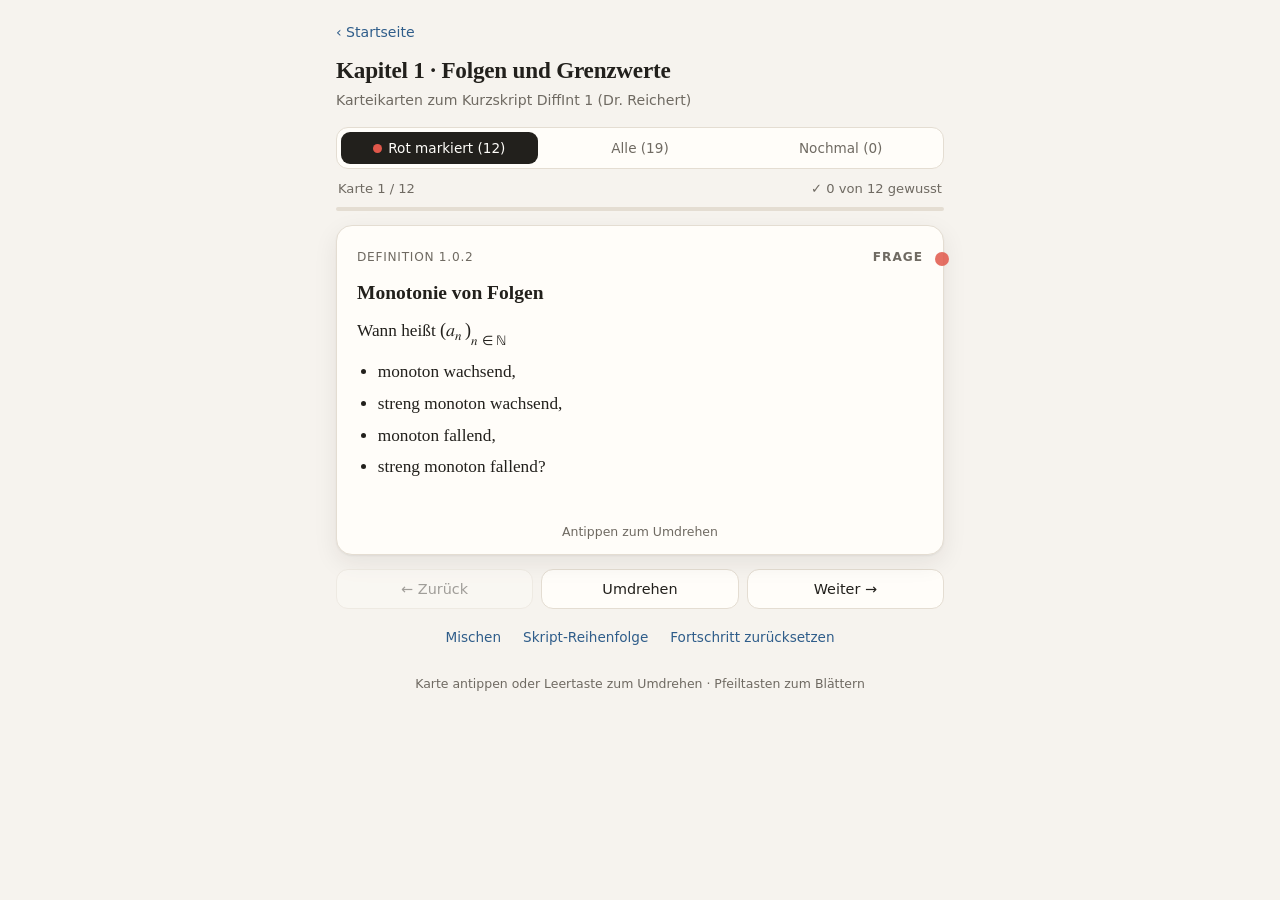
==== diff1.html @ b11d4783 "Startseite mit Kacheln (Diff1, Querschnitt, Psycho2); Karten nach diff1.html Co-Authored-By: Claude " ====
<!DOCTYPE html>
<html lang="de">
<head>
<meta charset="utf-8">
<meta name="viewport" content="width=device-width, initial-scale=1, viewport-fit=cover">
<title>Karteikarten – DiffInt 1, Kapitel 1</title>
<meta name="theme-color" content="#f6f3ee" media="(prefers-color-scheme: light)">
<meta name="theme-color" content="#1b1a18" media="(prefers-color-scheme: dark)">
<meta name="apple-mobile-web-app-capable" content="yes">
<meta name="mobile-web-app-capable" content="yes">
<meta name="apple-mobile-web-app-status-bar-style" content="default">
<meta name="apple-mobile-web-app-title" content="Karteikarten">
<link rel="manifest" href="manifest.webmanifest">
<link rel="apple-touch-icon" href="apple-touch-icon.png">
<link rel="icon" type="image/png" href="icon-192.png">
<style>
  :root {
    --bg: #f6f3ee;
    --paper: #fffdf9;
    --ink: #22201c;
    --muted: #6f6a62;
    --line: #e4ddd2;
    --red: #e0574a;
    --red-soft: #f7c9c3;
    --green: #3e8e6e;
    --green-soft: #d6ebe1;
    --accent: #2f5d8a;
    --shadow: 0 1px 2px rgba(0,0,0,.05), 0 8px 24px rgba(40,30,20,.08);
  }
  @media (prefers-color-scheme: dark) {
    :root {
      --bg: #1b1a18;
      --paper: #262421;
      --ink: #ece7df;
      --muted: #a59e93;
      --line: #3a3732;
      --red: #ee7466;
      --red-soft: #4a2622;
      --green: #6cc49f;
      --green-soft: #213a30;
      --accent: #8fb6dc;
      --shadow: 0 1px 2px rgba(0,0,0,.3), 0 8px 24px rgba(0,0,0,.35);
    }
  }
  * { box-sizing: border-box; }
  html, body { margin: 0; }
  body {
    background: var(--bg);
    color: var(--ink);
    font-family: Inter, system-ui, sans-serif;
    font-size: 15px;
    line-height: 1.5;
    min-height: 100vh;
  }
  .wrap { max-width: 640px; margin: 0 auto; padding: 18px 16px 40px; padding-top: max(18px, env(safe-area-inset-top)); }
  .back {
    display: inline-block; color: var(--accent); text-decoration: none;
    font-weight: 500; font-size: .88rem; padding: 4px 0 10px;
  }
  header h1 {
    font-family: "Source Serif 4", Georgia, serif;
    font-weight: 600;
    font-size: 1.45rem;
    margin: 0 0 2px;
    letter-spacing: -.01em;
  }
  header p { margin: 0; color: var(--muted); font-size: .88rem; }

  .seg {
    display: flex; gap: 4px; margin: 16px 0 10px;
    background: var(--paper); border: 1px solid var(--line);
    border-radius: 12px; padding: 4px;
  }
  .seg button {
    flex: 1; border: 0; background: transparent; color: var(--muted);
    font: 500 .85rem Inter, system-ui, sans-serif;
    padding: 8px 6px; border-radius: 9px; cursor: pointer;
    display: inline-flex; align-items: center; justify-content: center; gap: 6px;
  }
  .seg button.on { background: var(--ink); color: var(--paper); }
  .dot { width: 9px; height: 9px; border-radius: 50%; background: var(--red); display: inline-block; flex: none; }

  .status {
    display: flex; justify-content: space-between; align-items: center;
    color: var(--muted); font-size: .82rem; margin: 6px 2px 8px;
  }
  .bar { height: 4px; background: var(--line); border-radius: 4px; overflow: hidden; margin-bottom: 14px; }
  .bar > div { height: 100%; background: var(--accent); width: 0; transition: width .25s; }

  .card {
    position: relative;
    background: var(--paper);
    border: 1px solid var(--line);
    border-radius: 16px;
    box-shadow: var(--shadow);
    min-height: 330px;
    padding: 22px 20px 20px;
    cursor: pointer;
    user-select: none;
    -webkit-tap-highlight-color: transparent;
    transition: transform .18s ease;
  }
  .card:active { transform: scale(.995); }
  .card .meta {
    display: flex; align-items: center; gap: 8px;
    font-size: .76rem; text-transform: uppercase; letter-spacing: .06em;
    color: var(--muted); margin-bottom: 14px;
  }
  .card .side-label {
    margin-left: auto; font-weight: 600; letter-spacing: .08em;
  }
  .card.back .side-label { color: var(--green); }
  .card .reddot {
    position: absolute; right: -6px; top: 26px; width: 14px; height: 14px;
    border-radius: 50%; background: var(--red); opacity: .85;
  }
  .face { font-family: "Source Serif 4", Georgia, serif; font-size: 1.08rem; }
  .face p { margin: 0 0 .7em; }
  .face ul, .face ol { margin: 0 0 .7em; padding-left: 1.2em; }
  .face li { margin-bottom: .35em; }
  .face .q-title { font-size: 1.22rem; font-weight: 600; line-height: 1.35; margin-bottom: .6em; }
  .face .dm { overflow-x: auto; overflow-y: hidden; padding: 2px 0; margin: .5em 0; }
  .face math { font-family: "STIX Two Math", "Cambria Math", "Latin Modern Math", math, serif; font-size: 1.05em; }
  .face math[display="block"] { display: block math; }
  .tip {
    font-family: Inter, system-ui, sans-serif; font-size: .86rem;
    background: var(--green-soft); border-radius: 10px; padding: 9px 12px; margin-top: 10px;
  }
  .tip b { font-weight: 600; }
  .warn { background: var(--red-soft); }
  .hint-tap {
    position: absolute; bottom: 12px; left: 0; right: 0; text-align: center;
    color: var(--muted); font-size: .78rem;
  }
  .card.back .hint-tap { display: none; }
  .card.front { padding-bottom: 44px; }

  .controls { display: flex; gap: 8px; margin-top: 14px; }
  .controls button, .rate button {
    flex: 1; border: 1px solid var(--line); background: var(--paper); color: var(--ink);
    font: 500 .9rem Inter, system-ui, sans-serif; padding: 11px 8px; border-radius: 12px; cursor: pointer;
  }
  .controls button:disabled { opacity: .4; cursor: default; }
  .rate { display: none; gap: 8px; margin-top: 10px; }
  .rate.show { display: flex; }
  .rate .again { border-color: var(--red); color: var(--red); }
  .rate .known { border-color: var(--green); color: var(--green); }
  .tools { display: flex; gap: 14px; justify-content: center; margin-top: 16px; }
  .tools button {
    border: 0; background: none; color: var(--accent); cursor: pointer;
    font: 500 .85rem Inter, system-ui, sans-serif; padding: 4px;
  }
  .empty {
    text-align: center; color: var(--muted); padding: 60px 20px;
    font-family: "Source Serif 4", Georgia, serif; font-size: 1.05rem;
  }
  .loading .face { visibility: hidden; }
  footer { margin-top: 26px; color: var(--muted); font-size: .78rem; text-align: center; }
  #data { display: none; }
</style>
</head>
<body>
<div class="wrap">
  <a class="back" href="./">‹ Startseite</a>
  <header>
    <h1>Kapitel 1 · Folgen und Grenzwerte</h1>
    <p>Karteikarten zum Kurzskript DiffInt 1 (Dr. Reichert)</p>
  </header>

  <div class="seg" id="seg">
    <button data-f="red" class="on"><span class="dot"></span>Rot markiert</button>
    <button data-f="all">Alle</button>
    <button data-f="again">Nochmal</button>
  </div>

  <div class="status"><span id="count"></span><span id="score"></span></div>
  <div class="bar"><div id="prog"></div></div>

  <div id="stage"></div>

  <div class="rate" id="rate">
    <button class="again" id="btnAgain">✗ Nochmal</button>
    <button class="known" id="btnKnown">✓ Gewusst</button>
  </div>
  <div class="controls">
    <button id="btnPrev">← Zurück</button>
    <button id="btnFlip">Umdrehen</button>
    <button id="btnNext">Weiter →</button>
  </div>
  <div class="tools">
    <button id="btnShuffle">Mischen</button>
    <button id="btnOrder">Skript-Reihenfolge</button>
    <button id="btnReset">Fortschritt zurücksetzen</button>
  </div>
  <footer>Karte antippen oder Leertaste zum Umdrehen · Pfeiltasten zum Blättern</footer>
</div>

<!-- ================= KARTEN ================= -->
<div id="data">

  <!-- ---------- nicht rot markiert ---------- -->
  <div class="c" data-red="0" data-src="Bemerkung 1.0.1">
    <div class="q"><div class="q-title"><math display="inline" xmlns="http://www.w3.org/1998/Math/MathML"><semantics><mrow><mo stretchy="true" form="prefix">(</mo><mi>ℝ</mi><mo>,</mo><mo>+</mo><mo>,</mo><mo>⋅</mo><mo>,</mo><mo>&lt;</mo><mo stretchy="true" form="postfix">)</mo></mrow><annotation encoding="application/x-tex">(\mathbb R,+,\cdot,&lt;)</annotation></semantics></math> ist ein … ?</div><p>Nenne die vier Eigenschaften, die darin stecken.</p></div>
    <div class="a">
      <p><math display="inline" xmlns="http://www.w3.org/1998/Math/MathML"><semantics><mrow><mo stretchy="true" form="prefix">(</mo><mi>ℝ</mi><mo>,</mo><mo>+</mo><mo>,</mo><mo>⋅</mo><mo>,</mo><mo>&lt;</mo><mo stretchy="true" form="postfix">)</mo></mrow><annotation encoding="application/x-tex">(\mathbb R,+,\cdot,&lt;)</annotation></semantics></math> ist ein <b>vollständiger, archimedisch angeordneter Körper</b>:</p>
      <ol>
        <li><math display="inline" xmlns="http://www.w3.org/1998/Math/MathML"><semantics><mrow><mo stretchy="true" form="prefix">(</mo><mi>ℝ</mi><mo>,</mo><mo>+</mo><mo>,</mo><mo>⋅</mo><mo stretchy="true" form="postfix">)</mo></mrow><annotation encoding="application/x-tex">(\mathbb R,+,\cdot)</annotation></semantics></math> ist ein <b>Körper</b> (Nullelement 0, Einselement 1)</li>
        <li>er ist <b>angeordnet</b></li>
        <li>er erfüllt das <b>Archimedische Axiom</b></li>
        <li>er ist <b>vollständig</b></li>
      </ol>
      <div class="tip"><b>Körper</b> heißt: <math display="inline" xmlns="http://www.w3.org/1998/Math/MathML"><semantics><mrow><mo stretchy="true" form="prefix">(</mo><mi>ℝ</mi><mo>,</mo><mo>+</mo><mo stretchy="true" form="postfix">)</mo></mrow><annotation encoding="application/x-tex">(\mathbb R,+)</annotation></semantics></math> und <math display="inline" xmlns="http://www.w3.org/1998/Math/MathML"><semantics><mrow><mo stretchy="true" form="prefix">(</mo><mi>ℝ</mi><mo>\</mo><mo stretchy="false" form="prefix">{</mo><mn>0</mn><mo stretchy="false" form="postfix">}</mo><mo>,</mo><mo>⋅</mo><mo stretchy="true" form="postfix">)</mo></mrow><annotation encoding="application/x-tex">(\mathbb R\setminus\{0\},\cdot)</annotation></semantics></math> sind kommutative Gruppen, und es gelten die Distributivgesetze.</div>
    </div>
  </div>

  <div class="c" data-red="0" data-src="Bemerkung 1.0.1 (3)">
    <div class="q"><div class="q-title">Wie lautet das Archimedische Axiom?</div></div>
    <div class="a">
      <div class="dm"><math display="block" xmlns="http://www.w3.org/1998/Math/MathML"><semantics><mrow><mo>∀</mo><mi>x</mi><mo>,</mo><mi>y</mi><mo>∈</mo><msup><mi>ℝ</mi><mo>+</mo></msup><mspace width="0.222em"></mspace><mo>∃</mo><mi>n</mi><mo>∈</mo><mi>ℕ</mi><mo>:</mo><mspace width="1.0em"></mspace><mi>n</mi><mo>⋅</mo><mi>x</mi><mo>&gt;</mo><mi>y</mi><mi>.</mi></mrow><annotation encoding="application/x-tex">\forall x,y\in\mathbb R^+\ \exists n\in\mathbb N:\quad n\cdot x&gt;y.</annotation></semantics></math></div>
      <div class="tip"><b>Anschaulich:</b> Egal wie klein <math display="inline" xmlns="http://www.w3.org/1998/Math/MathML"><semantics><mi>x</mi><annotation encoding="application/x-tex">x</annotation></semantics></math> und wie groß <math display="inline" xmlns="http://www.w3.org/1998/Math/MathML"><semantics><mi>y</mi><annotation encoding="application/x-tex">y</annotation></semantics></math> ist – oft genug <math display="inline" xmlns="http://www.w3.org/1998/Math/MathML"><semantics><mi>x</mi><annotation encoding="application/x-tex">x</annotation></semantics></math> aufaddiert, überholt man <math display="inline" xmlns="http://www.w3.org/1998/Math/MathML"><semantics><mi>y</mi><annotation encoding="application/x-tex">y</annotation></semantics></math>. Folgerung: Zu jedem <math display="inline" xmlns="http://www.w3.org/1998/Math/MathML"><semantics><mrow><mi>ε</mi><mo>&gt;</mo><mn>0</mn></mrow><annotation encoding="application/x-tex">\varepsilon&gt;0</annotation></semantics></math> gibt es <math display="inline" xmlns="http://www.w3.org/1998/Math/MathML"><semantics><mi>n</mi><annotation encoding="application/x-tex">n</annotation></semantics></math> mit <math display="inline" xmlns="http://www.w3.org/1998/Math/MathML"><semantics><mrow><mfrac displaystyle="false"><mn>1</mn><mi>n</mi></mfrac><mo>&lt;</mo><mi>ε</mi></mrow><annotation encoding="application/x-tex">\tfrac1n&lt;\varepsilon</annotation></semantics></math> – das brauchst du ständig bei Grenzwertbeweisen!</div>
    </div>
  </div>

  <div class="c" data-red="0" data-src="Bemerkung 1.0.1 (4)">
    <div class="q"><div class="q-title">Was bedeutet „<math display="inline" xmlns="http://www.w3.org/1998/Math/MathML"><semantics><mi>ℝ</mi><annotation encoding="application/x-tex">\mathbb R</annotation></semantics></math> ist vollständig“?</div></div>
    <div class="a">
      <ul>
        <li>Jede nichtleere, nach oben beschränkte Teilmenge <math display="inline" xmlns="http://www.w3.org/1998/Math/MathML"><semantics><mrow><mi>M</mi><mo>⊆</mo><mi>ℝ</mi></mrow><annotation encoding="application/x-tex">M\subseteq\mathbb R</annotation></semantics></math> besitzt eine kleinste obere Schranke, das <b>Supremum</b> <math display="inline" xmlns="http://www.w3.org/1998/Math/MathML"><semantics><mrow><mo>sup</mo><mi>M</mi><mo>∈</mo><mi>ℝ</mi></mrow><annotation encoding="application/x-tex">\sup M\in\mathbb R</annotation></semantics></math>.</li>
        <li>Jede nichtleere, nach unten beschränkte Teilmenge <math display="inline" xmlns="http://www.w3.org/1998/Math/MathML"><semantics><mrow><mi>M</mi><mo>⊆</mo><mi>ℝ</mi></mrow><annotation encoding="application/x-tex">M\subseteq\mathbb R</annotation></semantics></math> besitzt eine größte untere Schranke, das <b>Infimum</b> <math display="inline" xmlns="http://www.w3.org/1998/Math/MathML"><semantics><mrow><mo>inf</mo><mi>M</mi><mo>∈</mo><mi>ℝ</mi></mrow><annotation encoding="application/x-tex">\inf M\in\mathbb R</annotation></semantics></math>.</li>
      </ul>
      <div class="tip"><b>Gegenbeispiel:</b> In <math display="inline" xmlns="http://www.w3.org/1998/Math/MathML"><semantics><mi>ℚ</mi><annotation encoding="application/x-tex">\mathbb Q</annotation></semantics></math> hat <math display="inline" xmlns="http://www.w3.org/1998/Math/MathML"><semantics><mrow><mo stretchy="false" form="prefix">{</mo><mi>q</mi><mo>∈</mo><mi>ℚ</mi><mo>:</mo><msup><mi>q</mi><mn>2</mn></msup><mo>&lt;</mo><mn>2</mn><mo stretchy="false" form="postfix">}</mo></mrow><annotation encoding="application/x-tex">\{q\in\mathbb Q: q^2&lt;2\}</annotation></semantics></math> kein Supremum – <math display="inline" xmlns="http://www.w3.org/1998/Math/MathML"><semantics><mi>ℚ</mi><annotation encoding="application/x-tex">\mathbb Q</annotation></semantics></math> ist nicht vollständig.</div>
    </div>
  </div>

  <div class="c" data-red="0" data-src="Definition 1.0.1 · Bem. 1.0.2">
    <div class="q"><div class="q-title">Was ist eine Folge reeller Zahlen?</div><p>Wie heißen <math display="inline" xmlns="http://www.w3.org/1998/Math/MathML"><semantics><msub><mi>a</mi><mi>n</mi></msub><annotation encoding="application/x-tex">a_n</annotation></semantics></math> und <math display="inline" xmlns="http://www.w3.org/1998/Math/MathML"><semantics><mi>n</mi><annotation encoding="application/x-tex">n</annotation></semantics></math>, und welche Schreibweisen gibt es?</p></div>
    <div class="a">
      <p>Eine <b>Abbildung</b> <math display="inline" xmlns="http://www.w3.org/1998/Math/MathML"><semantics><mrow><mi>f</mi><mo>:</mo><mi>ℕ</mi><mo>→</mo><mi>ℝ</mi></mrow><annotation encoding="application/x-tex">f:\mathbb N\to\mathbb R</annotation></semantics></math>. Für <math display="inline" xmlns="http://www.w3.org/1998/Math/MathML"><semantics><mrow><mi>n</mi><mo>∈</mo><mi>ℕ</mi></mrow><annotation encoding="application/x-tex">n\in\mathbb N</annotation></semantics></math> heißt <math display="inline" xmlns="http://www.w3.org/1998/Math/MathML"><semantics><mrow><msub><mi>a</mi><mi>n</mi></msub><mo>=</mo><mi>f</mi><mrow><mo stretchy="true" form="prefix">(</mo><mi>n</mi><mo stretchy="true" form="postfix">)</mo></mrow></mrow><annotation encoding="application/x-tex">a_n=f(n)</annotation></semantics></math> das <b><math display="inline" xmlns="http://www.w3.org/1998/Math/MathML"><semantics><mi>n</mi><annotation encoding="application/x-tex">n</annotation></semantics></math>-te Folgeglied</b>, <math display="inline" xmlns="http://www.w3.org/1998/Math/MathML"><semantics><mi>n</mi><annotation encoding="application/x-tex">n</annotation></semantics></math> der <b>Index</b>.</p>
      <p>Schreibweisen: <math display="inline" xmlns="http://www.w3.org/1998/Math/MathML"><semantics><mrow><mo stretchy="true" form="prefix">(</mo><msub><mi>a</mi><mn>1</mn></msub><mo>,</mo><msub><mi>a</mi><mn>2</mn></msub><mo>,</mo><msub><mi>a</mi><mn>3</mn></msub><mo>,</mo><mi>…</mi><mo stretchy="true" form="postfix">)</mo></mrow><annotation encoding="application/x-tex">(a_1,a_2,a_3,\dots)</annotation></semantics></math>, <math display="inline" xmlns="http://www.w3.org/1998/Math/MathML"><semantics><msub><mrow><mo stretchy="true" form="prefix">(</mo><msub><mi>a</mi><mi>n</mi></msub><mo stretchy="true" form="postfix">)</mo></mrow><mrow><mi>n</mi><mo>∈</mo><mi>ℕ</mi></mrow></msub><annotation encoding="application/x-tex">(a_n)_{n\in\mathbb N}</annotation></semantics></math> oder <math display="inline" xmlns="http://www.w3.org/1998/Math/MathML"><semantics><mrow><mo stretchy="true" form="prefix">(</mo><msub><mi>a</mi><mi>n</mi></msub><mo stretchy="true" form="postfix">)</mo></mrow><annotation encoding="application/x-tex">(a_n)</annotation></semantics></math>.</p>
      <div class="tip"><b>Erweiterung:</b> Als Indexmenge ist auch <math display="inline" xmlns="http://www.w3.org/1998/Math/MathML"><semantics><mrow><msub><mi>I</mi><mi>m</mi></msub><mo>=</mo><mo stretchy="false" form="prefix">{</mo><mi>n</mi><mo>∈</mo><mi>ℤ</mi><mo>:</mo><mi>n</mi><mo>≥</mo><mi>m</mi><mo stretchy="false" form="postfix">}</mo></mrow><annotation encoding="application/x-tex">I_m=\{n\in\mathbb Z: n\ge m\}</annotation></semantics></math> erlaubt, dann schreibt man <math display="inline" xmlns="http://www.w3.org/1998/Math/MathML"><semantics><msub><mrow><mo stretchy="true" form="prefix">(</mo><msub><mi>a</mi><mi>n</mi></msub><mo stretchy="true" form="postfix">)</mo></mrow><mrow><mi>n</mi><mo>≥</mo><mi>m</mi></mrow></msub><annotation encoding="application/x-tex">(a_n)_{n\ge m}</annotation></semantics></math>.</div>
    </div>
  </div>

  <!-- ---------- rot markiert ---------- -->
  <div class="c" data-red="1" data-src="Definition 1.0.2">
    <div class="q"><div class="q-title">Monotonie von Folgen</div><p>Wann heißt <math display="inline" xmlns="http://www.w3.org/1998/Math/MathML"><semantics><msub><mrow><mo stretchy="true" form="prefix">(</mo><msub><mi>a</mi><mi>n</mi></msub><mo stretchy="true" form="postfix">)</mo></mrow><mrow><mi>n</mi><mo>∈</mo><mi>ℕ</mi></mrow></msub><annotation encoding="application/x-tex">(a_n)_{n\in\mathbb N}</annotation></semantics></math></p><ul><li>monoton wachsend,</li><li>streng monoton wachsend,</li><li>monoton fallend,</li><li>streng monoton fallend?</li></ul></div>
    <div class="a">
      <ul>
        <li><b>monoton wachsend:</b> <math display="inline" xmlns="http://www.w3.org/1998/Math/MathML"><semantics><mrow><msub><mi>a</mi><mi>n</mi></msub><mo>≤</mo><msub><mi>a</mi><mrow><mi>n</mi><mo>+</mo><mn>1</mn></mrow></msub><mspace width="0.222em"></mspace><mspace width="0.222em"></mspace><mo>∀</mo><mi>n</mi><mo>∈</mo><mi>ℕ</mi></mrow><annotation encoding="application/x-tex">a_n\le a_{n+1}\ \ \forall n\in\mathbb N</annotation></semantics></math></li>
        <li><b>streng monoton wachsend:</b> <math display="inline" xmlns="http://www.w3.org/1998/Math/MathML"><semantics><mrow><msub><mi>a</mi><mi>n</mi></msub><mo>&lt;</mo><msub><mi>a</mi><mrow><mi>n</mi><mo>+</mo><mn>1</mn></mrow></msub><mspace width="0.222em"></mspace><mspace width="0.222em"></mspace><mo>∀</mo><mi>n</mi><mo>∈</mo><mi>ℕ</mi></mrow><annotation encoding="application/x-tex">a_n&lt; a_{n+1}\ \ \forall n\in\mathbb N</annotation></semantics></math></li>
        <li><b>monoton fallend:</b> <math display="inline" xmlns="http://www.w3.org/1998/Math/MathML"><semantics><mrow><msub><mi>a</mi><mi>n</mi></msub><mo>≥</mo><msub><mi>a</mi><mrow><mi>n</mi><mo>+</mo><mn>1</mn></mrow></msub><mspace width="0.222em"></mspace><mspace width="0.222em"></mspace><mo>∀</mo><mi>n</mi><mo>∈</mo><mi>ℕ</mi></mrow><annotation encoding="application/x-tex">a_n\ge a_{n+1}\ \ \forall n\in\mathbb N</annotation></semantics></math></li>
        <li><b>streng monoton fallend:</b> <math display="inline" xmlns="http://www.w3.org/1998/Math/MathML"><semantics><mrow><msub><mi>a</mi><mi>n</mi></msub><mo>&gt;</mo><msub><mi>a</mi><mrow><mi>n</mi><mo>+</mo><mn>1</mn></mrow></msub><mspace width="0.222em"></mspace><mspace width="0.222em"></mspace><mo>∀</mo><mi>n</mi><mo>∈</mo><mi>ℕ</mi></mrow><annotation encoding="application/x-tex">a_n&gt; a_{n+1}\ \ \forall n\in\mathbb N</annotation></semantics></math></li>
      </ul>
      <div class="tip"><b>Nachweis-Tipp:</b> Untersuche <math display="inline" xmlns="http://www.w3.org/1998/Math/MathML"><semantics><mrow><msub><mi>a</mi><mrow><mi>n</mi><mo>+</mo><mn>1</mn></mrow></msub><mo>−</mo><msub><mi>a</mi><mi>n</mi></msub><mo>≥</mo><mn>0</mn></mrow><annotation encoding="application/x-tex">a_{n+1}-a_n\ge 0</annotation></semantics></math> bzw. (bei positiven Gliedern) <math display="inline" xmlns="http://www.w3.org/1998/Math/MathML"><semantics><mrow><mfrac><msub><mi>a</mi><mrow><mi>n</mi><mo>+</mo><mn>1</mn></mrow></msub><msub><mi>a</mi><mi>n</mi></msub></mfrac><mo>≥</mo><mn>1</mn></mrow><annotation encoding="application/x-tex">\frac{a_{n+1}}{a_n}\ge 1</annotation></semantics></math>. Jede streng monotone Folge ist auch monoton.</div>
    </div>
  </div>

  <div class="c" data-red="1" data-src="Definition 1.0.3 · Bem. 1.0.3">
    <div class="q"><div class="q-title">Beschränktheit von Folgen</div><p>Wann heißt <math display="inline" xmlns="http://www.w3.org/1998/Math/MathML"><semantics><mrow><mo stretchy="true" form="prefix">(</mo><msub><mi>a</mi><mi>n</mi></msub><mo stretchy="true" form="postfix">)</mo></mrow><annotation encoding="application/x-tex">(a_n)</annotation></semantics></math> nach oben beschränkt, nach unten beschränkt, beschränkt? Und welche äquivalente Formulierung mit Betrag gibt es?</p></div>
    <div class="a">
      <ul>
        <li><b>nach oben beschränkt:</b> <math display="inline" xmlns="http://www.w3.org/1998/Math/MathML"><semantics><mrow><mo>∃</mo><mi>M</mi><mo>∈</mo><mi>ℝ</mi><mo>:</mo><mspace width="0.222em"></mspace><msub><mi>a</mi><mi>n</mi></msub><mo>≤</mo><mi>M</mi><mspace width="0.222em"></mspace><mspace width="0.222em"></mspace><mo>∀</mo><mi>n</mi></mrow><annotation encoding="application/x-tex">\exists M\in\mathbb R:\ a_n\le M\ \ \forall n</annotation></semantics></math> (obere Schranke)</li>
        <li><b>nach unten beschränkt:</b> <math display="inline" xmlns="http://www.w3.org/1998/Math/MathML"><semantics><mrow><mo>∃</mo><mi>L</mi><mo>∈</mo><mi>ℝ</mi><mo>:</mo><mspace width="0.222em"></mspace><msub><mi>a</mi><mi>n</mi></msub><mo>≥</mo><mi>L</mi><mspace width="0.222em"></mspace><mspace width="0.222em"></mspace><mo>∀</mo><mi>n</mi></mrow><annotation encoding="application/x-tex">\exists L\in\mathbb R:\ a_n\ge L\ \ \forall n</annotation></semantics></math> (untere Schranke)</li>
        <li><b>beschränkt:</b> nach oben <i>und</i> nach unten beschränkt</li>
      </ul>
      <p>Äquivalent: <math display="inline" xmlns="http://www.w3.org/1998/Math/MathML"><semantics><mrow><mo stretchy="true" form="prefix">(</mo><msub><mi>a</mi><mi>n</mi></msub><mo stretchy="true" form="postfix">)</mo></mrow><annotation encoding="application/x-tex">(a_n)</annotation></semantics></math> beschränkt <math display="inline" xmlns="http://www.w3.org/1998/Math/MathML"><semantics><mrow><mo>⇔</mo><mo>∃</mo><mi>N</mi><mo>∈</mo><msubsup><mi>ℝ</mi><mn>0</mn><mo>+</mo></msubsup><mo>:</mo><mspace width="0.222em"></mspace><mrow><mo stretchy="true" form="prefix">|</mo><msub><mi>a</mi><mi>n</mi></msub><mo stretchy="true" form="postfix">|</mo></mrow><mo>≤</mo><mi>N</mi><mspace width="0.222em"></mspace><mspace width="0.222em"></mspace><mo>∀</mo><mi>n</mi><mi>.</mi></mrow><annotation encoding="application/x-tex">\iff \exists N\in\mathbb R_0^+:\ |a_n|\le N\ \ \forall n.</annotation></semantics></math></p>
      <div class="tip">Man kann <math display="inline" xmlns="http://www.w3.org/1998/Math/MathML"><semantics><mrow><mi>N</mi><mo>=</mo><mo>max</mo><mo stretchy="false" form="prefix">{</mo><mrow><mo stretchy="true" form="prefix">|</mo><mi>M</mi><mo stretchy="true" form="postfix">|</mo></mrow><mo>,</mo><mrow><mo stretchy="true" form="prefix">|</mo><mi>L</mi><mo stretchy="true" form="postfix">|</mo></mrow><mo stretchy="false" form="postfix">}</mo></mrow><annotation encoding="application/x-tex">N=\max\{|M|,|L|\}</annotation></semantics></math> wählen.</div>
    </div>
  </div>

  <div class="c" data-red="0" data-src="Bemerkung 1.0.4">
    <div class="q"><div class="q-title">Was weißt du sofort über die Beschränktheit einer monotonen Folge?</div></div>
    <div class="a">
      <ul>
        <li>Monoton <b>wachsend</b> ⇒ nach <b>unten</b> beschränkt, denn <math display="inline" xmlns="http://www.w3.org/1998/Math/MathML"><semantics><mrow><msub><mi>a</mi><mi>n</mi></msub><mo>≥</mo><msub><mi>a</mi><mn>1</mn></msub></mrow><annotation encoding="application/x-tex">a_n\ge a_1</annotation></semantics></math>. Untere Schranke <math display="inline" xmlns="http://www.w3.org/1998/Math/MathML"><semantics><mrow><mi>L</mi><mo>=</mo><msub><mi>a</mi><mn>1</mn></msub></mrow><annotation encoding="application/x-tex">L=a_1</annotation></semantics></math>.</li>
        <li>Monoton <b>fallend</b> ⇒ nach <b>oben</b> beschränkt, denn <math display="inline" xmlns="http://www.w3.org/1998/Math/MathML"><semantics><mrow><msub><mi>a</mi><mi>n</mi></msub><mo>≤</mo><msub><mi>a</mi><mn>1</mn></msub></mrow><annotation encoding="application/x-tex">a_n\le a_1</annotation></semantics></math>. Obere Schranke <math display="inline" xmlns="http://www.w3.org/1998/Math/MathML"><semantics><mrow><mi>M</mi><mo>=</mo><msub><mi>a</mi><mn>1</mn></msub></mrow><annotation encoding="application/x-tex">M=a_1</annotation></semantics></math>.</li>
      </ul>
      <div class="tip">Für „beschränkt“ fehlt also jeweils nur noch die andere Seite – praktisch beim Hauptsatz über monotone Folgen.</div>
    </div>
  </div>

  <div class="c" data-red="1" data-src="Definition 1.0.4">
    <div class="q"><div class="q-title">Definiere: <math display="inline" xmlns="http://www.w3.org/1998/Math/MathML"><semantics><mrow><mi>a</mi><mo>∈</mo><mi>ℝ</mi></mrow><annotation encoding="application/x-tex">a\in\mathbb R</annotation></semantics></math> heißt Grenzwert (Limes) der Folge <math display="inline" xmlns="http://www.w3.org/1998/Math/MathML"><semantics><mrow><mo stretchy="true" form="prefix">(</mo><msub><mi>a</mi><mi>n</mi></msub><mo stretchy="true" form="postfix">)</mo></mrow><annotation encoding="application/x-tex">(a_n)</annotation></semantics></math>.</div><p>Bitte mit Quantoren!</p></div>
    <div class="a">
      <div class="dm"><math display="block" xmlns="http://www.w3.org/1998/Math/MathML"><semantics><mrow><mo>∀</mo><mi>ε</mi><mo>&gt;</mo><mn>0</mn><mspace width="0.222em"></mspace><mo>∃</mo><msub><mi>n</mi><mn>0</mn></msub><mo>∈</mo><mi>ℕ</mi><mspace width="0.222em"></mspace><mo>∀</mo><mi>n</mi><mo>≥</mo><msub><mi>n</mi><mn>0</mn></msub><mo>:</mo><mspace width="1.0em"></mspace><mrow><mo stretchy="true" form="prefix">|</mo><msub><mi>a</mi><mi>n</mi></msub><mo>−</mo><mi>a</mi><mo stretchy="true" form="postfix">|</mo></mrow><mo>&lt;</mo><mi>ε</mi><mi>.</mi></mrow><annotation encoding="application/x-tex">\forall\varepsilon&gt;0\ \exists n_0\in\mathbb N\ \forall n\ge n_0:\quad |a_n-a|&lt;\varepsilon.</annotation></semantics></math></div>
      <p>Schreibweise: <math display="inline" xmlns="http://www.w3.org/1998/Math/MathML"><semantics><mrow><msub><mi>a</mi><mi>n</mi></msub><mo>→</mo><mi>a</mi></mrow><annotation encoding="application/x-tex">a_n\to a</annotation></semantics></math> für <math display="inline" xmlns="http://www.w3.org/1998/Math/MathML"><semantics><mrow><mi>n</mi><mo>→</mo><mi>∞</mi></mrow><annotation encoding="application/x-tex">n\to\infty</annotation></semantics></math>, <math display="inline" xmlns="http://www.w3.org/1998/Math/MathML"><semantics><mrow><mspace width="0.278em"></mspace><msub><mi>a</mi><mi>n</mi></msub><mover><mo>→</mo><mrow><mi>n</mi><mo>→</mo><mi>∞</mi></mrow></mover><mi>a</mi></mrow><annotation encoding="application/x-tex">\;a_n\xrightarrow{n\to\infty}a</annotation></semantics></math>, <math display="inline" xmlns="http://www.w3.org/1998/Math/MathML"><semantics><mrow><mspace width="0.278em"></mspace><munder><mo>lim</mo><mrow><mi>n</mi><mo>→</mo><mi>∞</mi></mrow></munder><msub><mi>a</mi><mi>n</mi></msub><mo>=</mo><mi>a</mi></mrow><annotation encoding="application/x-tex">\;\lim\limits_{n\to\infty}a_n=a</annotation></semantics></math>.</p>
      <div class="tip"><b>Anschaulich (Bem. 1.0.5):</b> In jeder <math display="inline" xmlns="http://www.w3.org/1998/Math/MathML"><semantics><mi>ε</mi><annotation encoding="application/x-tex">\varepsilon</annotation></semantics></math>-Umgebung <math display="inline" xmlns="http://www.w3.org/1998/Math/MathML"><semantics><mrow><mo stretchy="false" form="postfix">]</mo><mi>a</mi><mo>−</mo><mi>ε</mi><mo>,</mo><mi>a</mi><mo>+</mo><mi>ε</mi><mo stretchy="false" form="prefix">[</mo></mrow><annotation encoding="application/x-tex">]a-\varepsilon,a+\varepsilon[</annotation></semantics></math> liegen <i>fast alle</i> Folgeglieder – alle bis auf endlich viele. <math display="inline" xmlns="http://www.w3.org/1998/Math/MathML"><semantics><msub><mi>n</mi><mn>0</mn></msub><annotation encoding="application/x-tex">n_0</annotation></semantics></math> darf von <math display="inline" xmlns="http://www.w3.org/1998/Math/MathML"><semantics><mi>ε</mi><annotation encoding="application/x-tex">\varepsilon</annotation></semantics></math> abhängen!</div>
      <div class="tip warn"><b>Achtung Tippfehler im Skript:</b> dort steht „<math display="inline" xmlns="http://www.w3.org/1998/Math/MathML"><semantics><mrow><mo>∃</mo><msub><mi>n</mi><mn>0</mn></msub><mo>∈</mo><mi>n</mi></mrow><annotation encoding="application/x-tex">\exists n_0\in n</annotation></semantics></math>“ und „<math display="inline" xmlns="http://www.w3.org/1998/Math/MathML"><semantics><mrow><mo>lim</mo><msub><mi>a</mi><mi>n</mi></msub><mo>=</mo><mi>n</mi></mrow><annotation encoding="application/x-tex">\lim a_n=n</annotation></semantics></math>“ – gemeint ist <math display="inline" xmlns="http://www.w3.org/1998/Math/MathML"><semantics><mrow><msub><mi>n</mi><mn>0</mn></msub><mo>∈</mo><mi>ℕ</mi></mrow><annotation encoding="application/x-tex">n_0\in\mathbb N</annotation></semantics></math> und <math display="inline" xmlns="http://www.w3.org/1998/Math/MathML"><semantics><mrow><mo>lim</mo><msub><mi>a</mi><mi>n</mi></msub><mo>=</mo><mi>a</mi></mrow><annotation encoding="application/x-tex">\lim a_n=a</annotation></semantics></math>.</div>
    </div>
  </div>

  <div class="c" data-red="0" data-src="Satz 1.0.1">
    <div class="q"><div class="q-title">Kann eine Folge zwei verschiedene Grenzwerte haben?</div><p>Wie geht die Beweisidee?</p></div>
    <div class="a">
      <p><b>Nein – der Grenzwert ist eindeutig.</b></p>
      <div class="tip"><b>Beweisidee:</b> Angenommen <math display="inline" xmlns="http://www.w3.org/1998/Math/MathML"><semantics><mrow><msub><mi>a</mi><mi>n</mi></msub><mo>→</mo><mi>a</mi></mrow><annotation encoding="application/x-tex">a_n\to a</annotation></semantics></math> und <math display="inline" xmlns="http://www.w3.org/1998/Math/MathML"><semantics><mrow><msub><mi>a</mi><mi>n</mi></msub><mo>→</mo><mi>b</mi></mrow><annotation encoding="application/x-tex">a_n\to b</annotation></semantics></math> mit <math display="inline" xmlns="http://www.w3.org/1998/Math/MathML"><semantics><mrow><mi>a</mi><mo>≠</mo><mi>b</mi></mrow><annotation encoding="application/x-tex">a\neq b</annotation></semantics></math>. Wähle <math display="inline" xmlns="http://www.w3.org/1998/Math/MathML"><semantics><mrow><mi>ε</mi><mo>=</mo><mfrac><mrow><mo stretchy="true" form="prefix">|</mo><mi>a</mi><mo>−</mo><mi>b</mi><mo stretchy="true" form="postfix">|</mo></mrow><mn>2</mn></mfrac></mrow><annotation encoding="application/x-tex">\varepsilon=\frac{|a-b|}{2}</annotation></semantics></math>. Dann müssten fast alle <math display="inline" xmlns="http://www.w3.org/1998/Math/MathML"><semantics><msub><mi>a</mi><mi>n</mi></msub><annotation encoding="application/x-tex">a_n</annotation></semantics></math> in beiden (disjunkten!) <math display="inline" xmlns="http://www.w3.org/1998/Math/MathML"><semantics><mi>ε</mi><annotation encoding="application/x-tex">\varepsilon</annotation></semantics></math>-Umgebungen liegen. Widerspruch. Formal: <math display="inline" xmlns="http://www.w3.org/1998/Math/MathML"><semantics><mrow><mrow><mo stretchy="true" form="prefix">|</mo><mi>a</mi><mo>−</mo><mi>b</mi><mo stretchy="true" form="postfix">|</mo></mrow><mo>≤</mo><mrow><mo stretchy="true" form="prefix">|</mo><mi>a</mi><mo>−</mo><msub><mi>a</mi><mi>n</mi></msub><mo stretchy="true" form="postfix">|</mo></mrow><mo>+</mo><mrow><mo stretchy="true" form="prefix">|</mo><msub><mi>a</mi><mi>n</mi></msub><mo>−</mo><mi>b</mi><mo stretchy="true" form="postfix">|</mo></mrow><mo>&lt;</mo><mn>2</mn><mi>ε</mi><mo>=</mo><mrow><mo stretchy="true" form="prefix">|</mo><mi>a</mi><mo>−</mo><mi>b</mi><mo stretchy="true" form="postfix">|</mo></mrow></mrow><annotation encoding="application/x-tex">|a-b|\le|a-a_n|+|a_n-b|&lt;2\varepsilon=|a-b|</annotation></semantics></math>.</div>
    </div>
  </div>

  <div class="c" data-red="1" data-src="Definition 1.0.5">
    <div class="q"><div class="q-title">Wann heißt eine Folge</div><ul><li>konvergent,</li><li>divergent,</li><li>konvergent gegen <math display="inline" xmlns="http://www.w3.org/1998/Math/MathML"><semantics><mi>a</mi><annotation encoding="application/x-tex">a</annotation></semantics></math>,</li><li>Nullfolge?</li></ul></div>
    <div class="a">
      <ul>
        <li><b>konvergent:</b> sie besitzt <i>einen</i> reellen Grenzwert</li>
        <li><b>divergent:</b> sie besitzt <i>keinen</i> reellen Grenzwert</li>
        <li><b>konvergent gegen <math display="inline" xmlns="http://www.w3.org/1998/Math/MathML"><semantics><mi>a</mi><annotation encoding="application/x-tex">a</annotation></semantics></math>:</b> sie besitzt den Grenzwert <math display="inline" xmlns="http://www.w3.org/1998/Math/MathML"><semantics><mrow><mi>a</mi><mo>∈</mo><mi>ℝ</mi></mrow><annotation encoding="application/x-tex">a\in\mathbb R</annotation></semantics></math></li>
        <li><b>Nullfolge:</b> sie konvergiert gegen <math display="inline" xmlns="http://www.w3.org/1998/Math/MathML"><semantics><mn>0</mn><annotation encoding="application/x-tex">0</annotation></semantics></math></li>
      </ul>
      <div class="tip">Auch <math display="inline" xmlns="http://www.w3.org/1998/Math/MathML"><semantics><mrow><msub><mi>a</mi><mi>n</mi></msub><mo>=</mo><mi>n</mi></mrow><annotation encoding="application/x-tex">a_n=n</annotation></semantics></math> (bestimmt divergent gegen <math display="inline" xmlns="http://www.w3.org/1998/Math/MathML"><semantics><mrow><mo>+</mo><mi>∞</mi></mrow><annotation encoding="application/x-tex">+\infty</annotation></semantics></math>) ist <b>divergent</b> – <math display="inline" xmlns="http://www.w3.org/1998/Math/MathML"><semantics><mrow><mo>+</mo><mi>∞</mi></mrow><annotation encoding="application/x-tex">+\infty</annotation></semantics></math> ist kein reeller Grenzwert.</div>
    </div>
  </div>

  <div class="c" data-red="1" data-src="Satz 1.0.2">
    <div class="q"><div class="q-title">Konvergenz und Beschränktheit</div><p>Welche zwei Aussagen macht Satz 1.0.2? Gilt die Umkehrung?</p></div>
    <div class="a">
      <ol>
        <li>Ist <math display="inline" xmlns="http://www.w3.org/1998/Math/MathML"><semantics><mrow><mo stretchy="true" form="prefix">(</mo><msub><mi>a</mi><mi>n</mi></msub><mo stretchy="true" form="postfix">)</mo></mrow><annotation encoding="application/x-tex">(a_n)</annotation></semantics></math> <b>konvergent</b>, so ist <math display="inline" xmlns="http://www.w3.org/1998/Math/MathML"><semantics><mrow><mo stretchy="true" form="prefix">(</mo><msub><mi>a</mi><mi>n</mi></msub><mo stretchy="true" form="postfix">)</mo></mrow><annotation encoding="application/x-tex">(a_n)</annotation></semantics></math> <b>beschränkt</b>.</li>
        <li>Ist <math display="inline" xmlns="http://www.w3.org/1998/Math/MathML"><semantics><mrow><mo stretchy="true" form="prefix">(</mo><msub><mi>a</mi><mi>n</mi></msub><mo stretchy="true" form="postfix">)</mo></mrow><annotation encoding="application/x-tex">(a_n)</annotation></semantics></math> <b>nicht beschränkt</b>, so ist <math display="inline" xmlns="http://www.w3.org/1998/Math/MathML"><semantics><mrow><mo stretchy="true" form="prefix">(</mo><msub><mi>a</mi><mi>n</mi></msub><mo stretchy="true" form="postfix">)</mo></mrow><annotation encoding="application/x-tex">(a_n)</annotation></semantics></math> <b>divergent</b>.</li>
      </ol>
      <p>2) ist genau die Kontraposition von 1).</p>
      <div class="tip warn"><b>Umkehrung falsch:</b> <math display="inline" xmlns="http://www.w3.org/1998/Math/MathML"><semantics><mrow><msub><mi>a</mi><mi>n</mi></msub><mo>=</mo><msup><mrow><mo stretchy="true" form="prefix">(</mo><mo>−</mo><mn>1</mn><mo stretchy="true" form="postfix">)</mo></mrow><mi>n</mi></msup></mrow><annotation encoding="application/x-tex">a_n=(-1)^n</annotation></semantics></math> ist beschränkt (<math display="inline" xmlns="http://www.w3.org/1998/Math/MathML"><semantics><mrow><mrow><mo stretchy="true" form="prefix">|</mo><msub><mi>a</mi><mi>n</mi></msub><mo stretchy="true" form="postfix">|</mo></mrow><mo>≤</mo><mn>1</mn></mrow><annotation encoding="application/x-tex">|a_n|\le 1</annotation></semantics></math>), aber divergent.</div>
      <div class="tip"><b>Beweisidee zu 1):</b> <math display="inline" xmlns="http://www.w3.org/1998/Math/MathML"><semantics><mrow><mi>ε</mi><mo>=</mo><mn>1</mn></mrow><annotation encoding="application/x-tex">\varepsilon=1</annotation></semantics></math> ⇒ ab <math display="inline" xmlns="http://www.w3.org/1998/Math/MathML"><semantics><msub><mi>n</mi><mn>0</mn></msub><annotation encoding="application/x-tex">n_0</annotation></semantics></math> gilt <math display="inline" xmlns="http://www.w3.org/1998/Math/MathML"><semantics><mrow><mrow><mo stretchy="true" form="prefix">|</mo><msub><mi>a</mi><mi>n</mi></msub><mo stretchy="true" form="postfix">|</mo></mrow><mo>≤</mo><mrow><mo stretchy="true" form="prefix">|</mo><mi>a</mi><mo stretchy="true" form="postfix">|</mo></mrow><mo>+</mo><mn>1</mn></mrow><annotation encoding="application/x-tex">|a_n|\le|a|+1</annotation></semantics></math>. Für die endlich vielen Glieder davor nimm das Maximum: <math display="inline" xmlns="http://www.w3.org/1998/Math/MathML"><semantics><mrow><mi>N</mi><mo>=</mo><mo>max</mo><mo stretchy="false" form="prefix">{</mo><mrow><mo stretchy="true" form="prefix">|</mo><msub><mi>a</mi><mn>1</mn></msub><mo stretchy="true" form="postfix">|</mo></mrow><mo>,</mo><mi>…</mi><mo>,</mo><mrow><mo stretchy="true" form="prefix">|</mo><msub><mi>a</mi><mrow><msub><mi>n</mi><mn>0</mn></msub><mo>−</mo><mn>1</mn></mrow></msub><mo stretchy="true" form="postfix">|</mo></mrow><mo>,</mo><mrow><mo stretchy="true" form="prefix">|</mo><mi>a</mi><mo stretchy="true" form="postfix">|</mo></mrow><mo>+</mo><mn>1</mn><mo stretchy="false" form="postfix">}</mo></mrow><annotation encoding="application/x-tex">N=\max\{|a_1|,\dots,|a_{n_0-1}|,|a|+1\}</annotation></semantics></math>.</div>
    </div>
  </div>

  <div class="c" data-red="1" data-src="Satz 1.0.3 (1) · Bem. 1.0.6">
    <div class="q"><div class="q-title">Seien <math display="inline" xmlns="http://www.w3.org/1998/Math/MathML"><semantics><mrow><msub><mi>a</mi><mi>n</mi></msub><mo>→</mo><mi>a</mi></mrow><annotation encoding="application/x-tex">a_n\to a</annotation></semantics></math>, <math display="inline" xmlns="http://www.w3.org/1998/Math/MathML"><semantics><mrow><msub><mi>b</mi><mi>n</mi></msub><mo>→</mo><mi>b</mi></mrow><annotation encoding="application/x-tex">b_n\to b</annotation></semantics></math> und <math display="inline" xmlns="http://www.w3.org/1998/Math/MathML"><semantics><mrow><msub><mi>a</mi><mi>n</mi></msub><mo>≤</mo><msub><mi>b</mi><mi>n</mi></msub></mrow><annotation encoding="application/x-tex">a_n\le b_n</annotation></semantics></math> für alle <math display="inline" xmlns="http://www.w3.org/1998/Math/MathML"><semantics><mi>n</mi><annotation encoding="application/x-tex">n</annotation></semantics></math>.</div><p>Was folgt für <math display="inline" xmlns="http://www.w3.org/1998/Math/MathML"><semantics><mi>a</mi><annotation encoding="application/x-tex">a</annotation></semantics></math> und <math display="inline" xmlns="http://www.w3.org/1998/Math/MathML"><semantics><mi>b</mi><annotation encoding="application/x-tex">b</annotation></semantics></math>? Und was, wenn sogar <math display="inline" xmlns="http://www.w3.org/1998/Math/MathML"><semantics><mrow><msub><mi>a</mi><mi>n</mi></msub><mo>&lt;</mo><msub><mi>b</mi><mi>n</mi></msub></mrow><annotation encoding="application/x-tex">a_n&lt;b_n</annotation></semantics></math> gilt?</p></div>
    <div class="a">
      <p>Es folgt <math display="inline" xmlns="http://www.w3.org/1998/Math/MathML"><semantics><mrow><mspace width="0.278em"></mspace><mi>a</mi><mo>≤</mo><mi>b</mi><mi>.</mi></mrow><annotation encoding="application/x-tex">\;a\le b.</annotation></semantics></math></p>
      <p>Auch aus <math display="inline" xmlns="http://www.w3.org/1998/Math/MathML"><semantics><mrow><msub><mi>a</mi><mi>n</mi></msub><mo>&lt;</mo><msub><mi>b</mi><mi>n</mi></msub></mrow><annotation encoding="application/x-tex">a_n&lt;b_n</annotation></semantics></math> folgt <b>nur</b> <math display="inline" xmlns="http://www.w3.org/1998/Math/MathML"><semantics><mrow><mi>a</mi><mo>≤</mo><mi>b</mi></mrow><annotation encoding="application/x-tex">a\le b</annotation></semantics></math>, <b>nicht</b> <math display="inline" xmlns="http://www.w3.org/1998/Math/MathML"><semantics><mrow><mi>a</mi><mo>&lt;</mo><mi>b</mi></mrow><annotation encoding="application/x-tex">a&lt;b</annotation></semantics></math>!</p>
      <div class="tip warn"><b>Gegenbeispiel (Bem. 1.0.6):</b> <math display="inline" xmlns="http://www.w3.org/1998/Math/MathML"><semantics><mrow><msub><mi>a</mi><mi>n</mi></msub><mo>=</mo><mn>0</mn><mo>&lt;</mo><mfrac><mn>1</mn><mi>n</mi></mfrac><mo>=</mo><msub><mi>b</mi><mi>n</mi></msub></mrow><annotation encoding="application/x-tex">a_n=0&lt;\frac1n=b_n</annotation></semantics></math> für alle <math display="inline" xmlns="http://www.w3.org/1998/Math/MathML"><semantics><mi>n</mi><annotation encoding="application/x-tex">n</annotation></semantics></math>, aber <math display="inline" xmlns="http://www.w3.org/1998/Math/MathML"><semantics><mrow><mo>lim</mo><msub><mi>a</mi><mi>n</mi></msub><mo>=</mo><mn>0</mn><mo>=</mo><mo>lim</mo><msub><mi>b</mi><mi>n</mi></msub></mrow><annotation encoding="application/x-tex">\lim a_n=0=\lim b_n</annotation></semantics></math>.</div>
      <div class="tip"><b>Merke:</b> Beim Grenzübergang werden strikte Ungleichungen „weich“.</div>
    </div>
  </div>

  <div class="c" data-red="1" data-src="Satz 1.0.3 (2)">
    <div class="q"><div class="q-title">Formuliere das Schrankenlemma.</div><p>(auch „Sandwich-Lemma“ / Einschnürungssatz)</p></div>
    <div class="a">
      <p>Seien <math display="inline" xmlns="http://www.w3.org/1998/Math/MathML"><semantics><mrow><mo stretchy="true" form="prefix">(</mo><msub><mi>a</mi><mi>n</mi></msub><mo stretchy="true" form="postfix">)</mo></mrow><annotation encoding="application/x-tex">(a_n)</annotation></semantics></math>, <math display="inline" xmlns="http://www.w3.org/1998/Math/MathML"><semantics><mrow><mo stretchy="true" form="prefix">(</mo><msub><mi>b</mi><mi>n</mi></msub><mo stretchy="true" form="postfix">)</mo></mrow><annotation encoding="application/x-tex">(b_n)</annotation></semantics></math> konvergent mit <math display="inline" xmlns="http://www.w3.org/1998/Math/MathML"><semantics><mrow><mo>lim</mo><msub><mi>a</mi><mi>n</mi></msub><mo>=</mo><mi>a</mi></mrow><annotation encoding="application/x-tex">\lim a_n=a</annotation></semantics></math>, <math display="inline" xmlns="http://www.w3.org/1998/Math/MathML"><semantics><mrow><mo>lim</mo><msub><mi>b</mi><mi>n</mi></msub><mo>=</mo><mi>b</mi></mrow><annotation encoding="application/x-tex">\lim b_n=b</annotation></semantics></math>. Ist <math display="inline" xmlns="http://www.w3.org/1998/Math/MathML"><semantics><mrow><mo stretchy="true" form="prefix">(</mo><msub><mi>c</mi><mi>n</mi></msub><mo stretchy="true" form="postfix">)</mo></mrow><annotation encoding="application/x-tex">(c_n)</annotation></semantics></math> eine Folge mit</p>
      <div class="dm"><math display="block" xmlns="http://www.w3.org/1998/Math/MathML"><semantics><mrow><msub><mi>a</mi><mi>n</mi></msub><mo>≤</mo><msub><mi>c</mi><mi>n</mi></msub><mo>≤</mo><msub><mi>b</mi><mi>n</mi></msub><mspace width="1.0em"></mspace><mo>∀</mo><mi>n</mi><mo>∈</mo><mi>ℕ</mi></mrow><annotation encoding="application/x-tex">a_n\le c_n\le b_n\quad\forall n\in\mathbb N</annotation></semantics></math></div>
      <p>und ist <math display="inline" xmlns="http://www.w3.org/1998/Math/MathML"><semantics><mrow><mi>a</mi><mo>=</mo><mi>b</mi></mrow><annotation encoding="application/x-tex">a=b</annotation></semantics></math>, so konvergiert auch <math display="inline" xmlns="http://www.w3.org/1998/Math/MathML"><semantics><mrow><mo stretchy="true" form="prefix">(</mo><msub><mi>c</mi><mi>n</mi></msub><mo stretchy="true" form="postfix">)</mo></mrow><annotation encoding="application/x-tex">(c_n)</annotation></semantics></math> gegen <math display="inline" xmlns="http://www.w3.org/1998/Math/MathML"><semantics><mi>a</mi><annotation encoding="application/x-tex">a</annotation></semantics></math> (bzw. <math display="inline" xmlns="http://www.w3.org/1998/Math/MathML"><semantics><mi>b</mi><annotation encoding="application/x-tex">b</annotation></semantics></math>).</p>
      <div class="tip"><b>Wichtig:</b> Die Konvergenz von <math display="inline" xmlns="http://www.w3.org/1998/Math/MathML"><semantics><mrow><mo stretchy="true" form="prefix">(</mo><msub><mi>c</mi><mi>n</mi></msub><mo stretchy="true" form="postfix">)</mo></mrow><annotation encoding="application/x-tex">(c_n)</annotation></semantics></math> wird hier <i>gefolgert</i>, nicht vorausgesetzt! Typische Anwendung: <math display="inline" xmlns="http://www.w3.org/1998/Math/MathML"><semantics><mrow><mn>0</mn><mo>≤</mo><mrow><mo stretchy="true" form="prefix">|</mo><msub><mi>c</mi><mi>n</mi></msub><mo stretchy="true" form="postfix">|</mo></mrow><mo>≤</mo><msub><mi>b</mi><mi>n</mi></msub></mrow><annotation encoding="application/x-tex">0\le|c_n|\le b_n</annotation></semantics></math> mit <math display="inline" xmlns="http://www.w3.org/1998/Math/MathML"><semantics><mrow><msub><mi>b</mi><mi>n</mi></msub><mo>→</mo><mn>0</mn></mrow><annotation encoding="application/x-tex">b_n\to 0</annotation></semantics></math> ⇒ <math display="inline" xmlns="http://www.w3.org/1998/Math/MathML"><semantics><mrow><msub><mi>c</mi><mi>n</mi></msub><mo>→</mo><mn>0</mn></mrow><annotation encoding="application/x-tex">c_n\to 0</annotation></semantics></math>.</div>
    </div>
  </div>

  <div class="c" data-red="1" data-src="Bemerkung 1.0.7">
    <div class="q"><div class="q-title">Zeige: <math display="inline" xmlns="http://www.w3.org/1998/Math/MathML"><semantics><mrow><msub><mo>lim</mo><mrow><mi>n</mi><mo>→</mo><mi>∞</mi></mrow></msub><mfrac><mn>1</mn><msup><mi>n</mi><mi>k</mi></msup></mfrac><mo>=</mo><mn>0</mn></mrow><annotation encoding="application/x-tex">\displaystyle\lim_{n\to\infty}\frac{1}{n^k}=0</annotation></semantics></math> für jedes feste <math display="inline" xmlns="http://www.w3.org/1998/Math/MathML"><semantics><mrow><mi>k</mi><mo>∈</mo><mi>ℕ</mi></mrow><annotation encoding="application/x-tex">k\in\mathbb N</annotation></semantics></math>.</div><p>Welches Werkzeug benutzt du?</p></div>
    <div class="a">
      <p><b>Schrankenlemma:</b> Für alle <math display="inline" xmlns="http://www.w3.org/1998/Math/MathML"><semantics><mrow><mi>n</mi><mo>∈</mo><mi>ℕ</mi></mrow><annotation encoding="application/x-tex">n\in\mathbb N</annotation></semantics></math> gilt</p>
      <div class="dm"><math display="block" xmlns="http://www.w3.org/1998/Math/MathML"><semantics><mrow><mn>0</mn><mo>≤</mo><mfrac><mn>1</mn><msup><mi>n</mi><mi>k</mi></msup></mfrac><mo>≤</mo><mfrac><mn>1</mn><mi>n</mi></mfrac><mo>,</mo></mrow><annotation encoding="application/x-tex">0\le\frac{1}{n^k}\le\frac1n,</annotation></semantics></math></div>
      <p>und <math display="inline" xmlns="http://www.w3.org/1998/Math/MathML"><semantics><mrow><mo>lim</mo><mn>0</mn><mo>=</mo><mn>0</mn><mo>=</mo><mo>lim</mo><mfrac><mn>1</mn><mi>n</mi></mfrac></mrow><annotation encoding="application/x-tex">\lim 0=0=\lim\frac1n</annotation></semantics></math>. Also <math display="inline" xmlns="http://www.w3.org/1998/Math/MathML"><semantics><mrow><mo>lim</mo><mfrac><mn>1</mn><msup><mi>n</mi><mi>k</mi></msup></mfrac><mo>=</mo><mn>0</mn></mrow><annotation encoding="application/x-tex">\lim\frac{1}{n^k}=0</annotation></semantics></math>.</p>
      <div class="tip"><math display="inline" xmlns="http://www.w3.org/1998/Math/MathML"><semantics><mrow><mfrac><mn>1</mn><mi>n</mi></mfrac><mo>→</mo><mn>0</mn></mrow><annotation encoding="application/x-tex">\frac1n\to 0</annotation></semantics></math> selbst folgt aus dem Archimedischen Axiom: zu <math display="inline" xmlns="http://www.w3.org/1998/Math/MathML"><semantics><mrow><mi>ε</mi><mo>&gt;</mo><mn>0</mn></mrow><annotation encoding="application/x-tex">\varepsilon&gt;0</annotation></semantics></math> wähle <math display="inline" xmlns="http://www.w3.org/1998/Math/MathML"><semantics><mrow><msub><mi>n</mi><mn>0</mn></msub><mo>&gt;</mo><mfrac><mn>1</mn><mi>ε</mi></mfrac></mrow><annotation encoding="application/x-tex">n_0&gt;\frac1\varepsilon</annotation></semantics></math>.</div>
    </div>
  </div>

  <div class="c" data-red="1" data-src="Bemerkung 1.0.8 (1)">
    <div class="q"><div class="q-title">Ergänze die Äquivalenzen:</div>
      <div class="dm"><math display="block" xmlns="http://www.w3.org/1998/Math/MathML"><semantics><mrow><munder><mo>lim</mo><mrow><mi>n</mi><mo>→</mo><mi>∞</mi></mrow></munder><msub><mi>a</mi><mi>n</mi></msub><mo>=</mo><mi>a</mi><mo>⇔</mo><mspace width="0.222em"></mspace><mi>?</mi></mrow><annotation encoding="application/x-tex">\lim_{n\to\infty}a_n=a\iff\ ?</annotation></semantics></math></div>
      <div class="dm"><math display="block" xmlns="http://www.w3.org/1998/Math/MathML"><semantics><mrow><munder><mo>lim</mo><mrow><mi>n</mi><mo>→</mo><mi>∞</mi></mrow></munder><msub><mi>a</mi><mi>n</mi></msub><mo>=</mo><mn>0</mn><mo>⇔</mo><mspace width="0.222em"></mspace><mi>?</mi></mrow><annotation encoding="application/x-tex">\lim_{n\to\infty}a_n=0\iff\ ?</annotation></semantics></math></div>
    </div>
    <div class="a">
      <div class="dm"><math display="block" xmlns="http://www.w3.org/1998/Math/MathML"><semantics><mrow><munder><mo>lim</mo><mrow><mi>n</mi><mo>→</mo><mi>∞</mi></mrow></munder><msub><mi>a</mi><mi>n</mi></msub><mo>=</mo><mi>a</mi><mo>⇔</mo><munder><mo>lim</mo><mrow><mi>n</mi><mo>→</mo><mi>∞</mi></mrow></munder><mrow><mo stretchy="true" form="prefix">(</mo><msub><mi>a</mi><mi>n</mi></msub><mo>−</mo><mi>a</mi><mo stretchy="true" form="postfix">)</mo></mrow><mo>=</mo><mn>0</mn></mrow><annotation encoding="application/x-tex">\lim_{n\to\infty}a_n=a\iff\lim_{n\to\infty}(a_n-a)=0</annotation></semantics></math></div>
      <div class="dm"><math display="block" xmlns="http://www.w3.org/1998/Math/MathML"><semantics><mrow><munder><mo>lim</mo><mrow><mi>n</mi><mo>→</mo><mi>∞</mi></mrow></munder><msub><mi>a</mi><mi>n</mi></msub><mo>=</mo><mn>0</mn><mo>⇔</mo><munder><mo>lim</mo><mrow><mi>n</mi><mo>→</mo><mi>∞</mi></mrow></munder><mrow><mo stretchy="true" form="prefix">|</mo><msub><mi>a</mi><mi>n</mi></msub><mo stretchy="true" form="postfix">|</mo></mrow><mo>=</mo><mn>0</mn></mrow><annotation encoding="application/x-tex">\lim_{n\to\infty}a_n=0\iff\lim_{n\to\infty}|a_n|=0</annotation></semantics></math></div>
      <div class="tip">Beide folgen <b>direkt aus der Definition</b>, weil dort ohnehin nur <math display="inline" xmlns="http://www.w3.org/1998/Math/MathML"><semantics><mrow><mo stretchy="true" form="prefix">|</mo><msub><mi>a</mi><mi>n</mi></msub><mo>−</mo><mi>a</mi><mo stretchy="true" form="postfix">|</mo></mrow><annotation encoding="application/x-tex">|a_n-a|</annotation></semantics></math> vorkommt (und <math display="inline" xmlns="http://www.w3.org/1998/Math/MathML"><semantics><mrow><mo minsize="1.2" maxsize="1.2" stretchy="false" form="prefix">|</mo><mrow><mo stretchy="true" form="prefix">|</mo><msub><mi>a</mi><mi>n</mi></msub><mo stretchy="true" form="postfix">|</mo></mrow><mo>−</mo><mn>0</mn><mo minsize="1.2" maxsize="1.2" stretchy="false" form="prefix">|</mo><mo>=</mo><mrow><mo stretchy="true" form="prefix">|</mo><msub><mi>a</mi><mi>n</mi></msub><mo>−</mo><mn>0</mn><mo stretchy="true" form="postfix">|</mo></mrow></mrow><annotation encoding="application/x-tex">\big||a_n|-0\big|=|a_n-0|</annotation></semantics></math>).</div>
    </div>
  </div>

  <div class="c" data-red="1" data-src="Bemerkung 1.0.8 (2)">
    <div class="q"><div class="q-title">Gilt <math display="inline" xmlns="http://www.w3.org/1998/Math/MathML"><semantics><mrow><mspace width="0.278em"></mspace><mo>lim</mo><msub><mi>a</mi><mi>n</mi></msub><mo>=</mo><mi>a</mi><mspace width="0.222em"></mspace><mo>⇒</mo><mspace width="0.222em"></mspace><mo>lim</mo><mrow><mo stretchy="true" form="prefix">|</mo><msub><mi>a</mi><mi>n</mi></msub><mo stretchy="true" form="postfix">|</mo></mrow><mo>=</mo><mrow><mo stretchy="true" form="prefix">|</mo><mi>a</mi><mo stretchy="true" form="postfix">|</mo></mrow><mspace width="0.278em"></mspace></mrow><annotation encoding="application/x-tex">\;\lim a_n=a\ \Rightarrow\ \lim|a_n|=|a|\;</annotation></semantics></math>?</div><p>Und gilt die Umkehrung?</p></div>
    <div class="a">
      <p><b>Ja</b>, mit dem Schrankenlemma, da für alle <math display="inline" xmlns="http://www.w3.org/1998/Math/MathML"><semantics><mi>n</mi><annotation encoding="application/x-tex">n</annotation></semantics></math> gilt:</p>
      <div class="dm"><math display="block" xmlns="http://www.w3.org/1998/Math/MathML"><semantics><mrow><mn>0</mn><mo>≤</mo><mo minsize="1.2" maxsize="1.2" stretchy="false" form="prefix">|</mo><mrow><mo stretchy="true" form="prefix">|</mo><msub><mi>a</mi><mi>n</mi></msub><mo stretchy="true" form="postfix">|</mo></mrow><mo>−</mo><mrow><mo stretchy="true" form="prefix">|</mo><mi>a</mi><mo stretchy="true" form="postfix">|</mo></mrow><mo minsize="1.2" maxsize="1.2" stretchy="false" form="prefix">|</mo><mo>≤</mo><mrow><mo stretchy="true" form="prefix">|</mo><msub><mi>a</mi><mi>n</mi></msub><mo>−</mo><mi>a</mi><mo stretchy="true" form="postfix">|</mo></mrow><mo>→</mo><mn>0</mn><mi>.</mi></mrow><annotation encoding="application/x-tex">0\le\big||a_n|-|a|\big|\le|a_n-a|\to 0.</annotation></semantics></math></div>
      <p><b>Umkehrung: nein</b> (außer für <math display="inline" xmlns="http://www.w3.org/1998/Math/MathML"><semantics><mrow><mi>a</mi><mo>=</mo><mn>0</mn></mrow><annotation encoding="application/x-tex">a=0</annotation></semantics></math>).</p>
      <div class="tip warn"><b>Gegenbeispiel:</b> <math display="inline" xmlns="http://www.w3.org/1998/Math/MathML"><semantics><mrow><msub><mi>a</mi><mi>n</mi></msub><mo>=</mo><msup><mrow><mo stretchy="true" form="prefix">(</mo><mo>−</mo><mn>1</mn><mo stretchy="true" form="postfix">)</mo></mrow><mi>n</mi></msup></mrow><annotation encoding="application/x-tex">a_n=(-1)^n</annotation></semantics></math>: <math display="inline" xmlns="http://www.w3.org/1998/Math/MathML"><semantics><mrow><mo>lim</mo><mrow><mo stretchy="true" form="prefix">|</mo><msub><mi>a</mi><mi>n</mi></msub><mo stretchy="true" form="postfix">|</mo></mrow><mo>=</mo><mn>1</mn></mrow><annotation encoding="application/x-tex">\lim|a_n|=1</annotation></semantics></math>, aber <math display="inline" xmlns="http://www.w3.org/1998/Math/MathML"><semantics><mrow><mo stretchy="true" form="prefix">(</mo><msub><mi>a</mi><mi>n</mi></msub><mo stretchy="true" form="postfix">)</mo></mrow><annotation encoding="application/x-tex">(a_n)</annotation></semantics></math> ist divergent.</div>
      <div class="tip">Die Ungleichung <math display="inline" xmlns="http://www.w3.org/1998/Math/MathML"><semantics><mrow><mo minsize="1.2" maxsize="1.2" stretchy="false" form="prefix">|</mo><mrow><mo stretchy="true" form="prefix">|</mo><mi>x</mi><mo stretchy="true" form="postfix">|</mo></mrow><mo>−</mo><mrow><mo stretchy="true" form="prefix">|</mo><mi>y</mi><mo stretchy="true" form="postfix">|</mo></mrow><mo minsize="1.2" maxsize="1.2" stretchy="false" form="prefix">|</mo><mo>≤</mo><mrow><mo stretchy="true" form="prefix">|</mo><mi>x</mi><mo>−</mo><mi>y</mi><mo stretchy="true" form="postfix">|</mo></mrow></mrow><annotation encoding="application/x-tex">\big||x|-|y|\big|\le|x-y|</annotation></semantics></math> ist die <b>umgekehrte Dreiecksungleichung</b>.</div>
    </div>
  </div>

  <div class="c" data-red="1" data-src="Satz 1.0.4">
    <div class="q"><div class="q-title">Grenzwertsätze</div><p>Seien <math display="inline" xmlns="http://www.w3.org/1998/Math/MathML"><semantics><mrow><msub><mi>a</mi><mi>n</mi></msub><mo>→</mo><mi>a</mi></mrow><annotation encoding="application/x-tex">a_n\to a</annotation></semantics></math> und <math display="inline" xmlns="http://www.w3.org/1998/Math/MathML"><semantics><mrow><msub><mi>b</mi><mi>n</mi></msub><mo>→</mo><mi>b</mi></mrow><annotation encoding="application/x-tex">b_n\to b</annotation></semantics></math>. Was gilt für</p><div class="dm"><math display="block" xmlns="http://www.w3.org/1998/Math/MathML"><semantics><mrow><msub><mi>a</mi><mi>n</mi></msub><mo>+</mo><msub><mi>b</mi><mi>n</mi></msub><mo>,</mo><mspace width="1.0em"></mspace><msub><mi>a</mi><mi>n</mi></msub><mo>−</mo><msub><mi>b</mi><mi>n</mi></msub><mo>,</mo><mspace width="1.0em"></mspace><msub><mi>a</mi><mi>n</mi></msub><mo>⋅</mo><msub><mi>b</mi><mi>n</mi></msub><mo>,</mo><mspace width="1.0em"></mspace><mfrac><msub><mi>a</mi><mi>n</mi></msub><msub><mi>b</mi><mi>n</mi></msub></mfrac><mspace width="0.222em"></mspace><mi>?</mi></mrow><annotation encoding="application/x-tex">a_n+b_n,\quad a_n-b_n,\quad a_n\cdot b_n,\quad \frac{a_n}{b_n}\ ?</annotation></semantics></math></div></div>
    <div class="a">
      <p>Alle sind konvergent, und:</p>
      <ol>
        <li><math display="inline" xmlns="http://www.w3.org/1998/Math/MathML"><semantics><mrow><mo>lim</mo><mrow><mo stretchy="true" form="prefix">(</mo><msub><mi>a</mi><mi>n</mi></msub><mo>+</mo><msub><mi>b</mi><mi>n</mi></msub><mo stretchy="true" form="postfix">)</mo></mrow><mo>=</mo><mi>a</mi><mo>+</mo><mi>b</mi></mrow><annotation encoding="application/x-tex">\lim(a_n+b_n)=a+b</annotation></semantics></math></li>
        <li><math display="inline" xmlns="http://www.w3.org/1998/Math/MathML"><semantics><mrow><mo>lim</mo><mrow><mo stretchy="true" form="prefix">(</mo><msub><mi>a</mi><mi>n</mi></msub><mo>−</mo><msub><mi>b</mi><mi>n</mi></msub><mo stretchy="true" form="postfix">)</mo></mrow><mo>=</mo><mi>a</mi><mo>−</mo><mi>b</mi></mrow><annotation encoding="application/x-tex">\lim(a_n-b_n)=a-b</annotation></semantics></math></li>
        <li><math display="inline" xmlns="http://www.w3.org/1998/Math/MathML"><semantics><mrow><mo>lim</mo><mrow><mo stretchy="true" form="prefix">(</mo><msub><mi>a</mi><mi>n</mi></msub><mo>⋅</mo><msub><mi>b</mi><mi>n</mi></msub><mo stretchy="true" form="postfix">)</mo></mrow><mo>=</mo><mi>a</mi><mo>⋅</mo><mi>b</mi></mrow><annotation encoding="application/x-tex">\lim(a_n\cdot b_n)=a\cdot b</annotation></semantics></math></li>
        <li>Ist <math display="inline" xmlns="http://www.w3.org/1998/Math/MathML"><semantics><mrow><mi>b</mi><mo>≠</mo><mn>0</mn></mrow><annotation encoding="application/x-tex">b\neq 0</annotation></semantics></math>, so gibt es <math display="inline" xmlns="http://www.w3.org/1998/Math/MathML"><semantics><msub><mi>n</mi><mn>0</mn></msub><annotation encoding="application/x-tex">n_0</annotation></semantics></math> mit <math display="inline" xmlns="http://www.w3.org/1998/Math/MathML"><semantics><mrow><msub><mi>b</mi><mi>n</mi></msub><mo>≠</mo><mn>0</mn></mrow><annotation encoding="application/x-tex">b_n\neq 0</annotation></semantics></math> für <math display="inline" xmlns="http://www.w3.org/1998/Math/MathML"><semantics><mrow><mi>n</mi><mo>≥</mo><msub><mi>n</mi><mn>0</mn></msub></mrow><annotation encoding="application/x-tex">n\ge n_0</annotation></semantics></math>, und <math display="inline" xmlns="http://www.w3.org/1998/Math/MathML"><semantics><mrow><mo>lim</mo><mfrac><msub><mi>a</mi><mi>n</mi></msub><msub><mi>b</mi><mi>n</mi></msub></mfrac><mo>=</mo><mfrac><mi>a</mi><mi>b</mi></mfrac></mrow><annotation encoding="application/x-tex">\lim\frac{a_n}{b_n}=\frac ab</annotation></semantics></math>.</li>
      </ol>
      <div class="tip warn"><b>Voraussetzung prüfen!</b> Beide Folgen müssen konvergent sein. Bei <math display="inline" xmlns="http://www.w3.org/1998/Math/MathML"><semantics><mfrac><mrow><msup><mi>n</mi><mn>2</mn></msup><mo>+</mo><mn>1</mn></mrow><mrow><mn>2</mn><msup><mi>n</mi><mn>2</mn></msup><mo>−</mo><mn>3</mn></mrow></mfrac><annotation encoding="application/x-tex">\frac{n^2+1}{2n^2-3}</annotation></semantics></math> erst durch <math display="inline" xmlns="http://www.w3.org/1998/Math/MathML"><semantics><msup><mi>n</mi><mn>2</mn></msup><annotation encoding="application/x-tex">n^2</annotation></semantics></math> kürzen, dann Grenzwertsätze anwenden → <math display="inline" xmlns="http://www.w3.org/1998/Math/MathML"><semantics><mfrac><mn>1</mn><mn>2</mn></mfrac><annotation encoding="application/x-tex">\frac12</annotation></semantics></math>.</div>
    </div>
  </div>

  <div class="c" data-red="0" data-src="Definition 1.0.6">
    <div class="q"><div class="q-title">Wann heißt <math display="inline" xmlns="http://www.w3.org/1998/Math/MathML"><semantics><mrow><mo stretchy="true" form="prefix">(</mo><msub><mi>a</mi><mi>n</mi></msub><mo stretchy="true" form="postfix">)</mo></mrow><annotation encoding="application/x-tex">(a_n)</annotation></semantics></math> bestimmt divergent gegen <math display="inline" xmlns="http://www.w3.org/1998/Math/MathML"><semantics><mrow><mo>+</mo><mi>∞</mi></mrow><annotation encoding="application/x-tex">+\infty</annotation></semantics></math> bzw. <math display="inline" xmlns="http://www.w3.org/1998/Math/MathML"><semantics><mrow><mo>−</mo><mi>∞</mi></mrow><annotation encoding="application/x-tex">-\infty</annotation></semantics></math>?</div><p>Mit Quantoren.</p></div>
    <div class="a">
      <p><b>gegen <math display="inline" xmlns="http://www.w3.org/1998/Math/MathML"><semantics><mrow><mo>+</mo><mi>∞</mi></mrow><annotation encoding="application/x-tex">+\infty</annotation></semantics></math>:</b></p>
      <div class="dm"><math display="block" xmlns="http://www.w3.org/1998/Math/MathML"><semantics><mrow><mo>∀</mo><mi>M</mi><mo>∈</mo><mi>ℝ</mi><mspace width="0.222em"></mspace><mo>∃</mo><msub><mi>n</mi><mn>0</mn></msub><mo>∈</mo><mi>ℕ</mi><mspace width="0.222em"></mspace><mo>∀</mo><mi>n</mi><mo>≥</mo><msub><mi>n</mi><mn>0</mn></msub><mo>:</mo><mspace width="0.222em"></mspace><msub><mi>a</mi><mi>n</mi></msub><mo>&gt;</mo><mi>M</mi></mrow><annotation encoding="application/x-tex">\forall M\in\mathbb R\ \exists n_0\in\mathbb N\ \forall n\ge n_0:\ a_n&gt;M</annotation></semantics></math></div>
      <p><b>gegen <math display="inline" xmlns="http://www.w3.org/1998/Math/MathML"><semantics><mrow><mo>−</mo><mi>∞</mi></mrow><annotation encoding="application/x-tex">-\infty</annotation></semantics></math>:</b></p>
      <div class="dm"><math display="block" xmlns="http://www.w3.org/1998/Math/MathML"><semantics><mrow><mo>∀</mo><mi>L</mi><mo>∈</mo><mi>ℝ</mi><mspace width="0.222em"></mspace><mo>∃</mo><msub><mi>n</mi><mn>0</mn></msub><mo>∈</mo><mi>ℕ</mi><mspace width="0.222em"></mspace><mo>∀</mo><mi>n</mi><mo>≥</mo><msub><mi>n</mi><mn>0</mn></msub><mo>:</mo><mspace width="0.222em"></mspace><msub><mi>a</mi><mi>n</mi></msub><mo>&lt;</mo><mi>L</mi></mrow><annotation encoding="application/x-tex">\forall L\in\mathbb R\ \exists n_0\in\mathbb N\ \forall n\ge n_0:\ a_n&lt;L</annotation></semantics></math></div>
      <p>Auch: <i>uneigentlich konvergent</i>. Schreibweise <math display="inline" xmlns="http://www.w3.org/1998/Math/MathML"><semantics><mrow><mo>lim</mo><msub><mi>a</mi><mi>n</mi></msub><mo>=</mo><mo>±</mo><mi>∞</mi></mrow><annotation encoding="application/x-tex">\lim a_n=\pm\infty</annotation></semantics></math>.</p>
      <div class="tip"><b>Unterscheide:</b> <math display="inline" xmlns="http://www.w3.org/1998/Math/MathML"><semantics><mrow><msup><mrow><mo stretchy="true" form="prefix">(</mo><mo>−</mo><mn>1</mn><mo stretchy="true" form="postfix">)</mo></mrow><mi>n</mi></msup><mi>n</mi></mrow><annotation encoding="application/x-tex">(-1)^n n</annotation></semantics></math> ist unbeschränkt und divergent, aber <b>nicht</b> bestimmt divergent.</div>
    </div>
  </div>

  <div class="c" data-red="1" data-src="Bemerkung 1.0.9">
    <div class="q"><div class="q-title">Nullfolgen und Kehrwerte</div><p>Für <math display="inline" xmlns="http://www.w3.org/1998/Math/MathML"><semantics><mrow><msub><mi>a</mi><mi>n</mi></msub><mo>≠</mo><mn>0</mn></mrow><annotation encoding="application/x-tex">a_n\neq 0</annotation></semantics></math>, <math display="inline" xmlns="http://www.w3.org/1998/Math/MathML"><semantics><mrow><msub><mi>b</mi><mi>n</mi></msub><mo>≠</mo><mn>0</mn></mrow><annotation encoding="application/x-tex">b_n\neq 0</annotation></semantics></math>: Ergänze</p><div class="dm"><math display="block" xmlns="http://www.w3.org/1998/Math/MathML"><semantics><mrow><mo>lim</mo><msub><mi>a</mi><mi>n</mi></msub><mo>=</mo><mn>0</mn><mo>⇔</mo><mspace width="0.222em"></mspace><mi>?</mi></mrow><annotation encoding="application/x-tex">\lim a_n=0\iff\ ?</annotation></semantics></math></div><div class="dm"><math display="block" xmlns="http://www.w3.org/1998/Math/MathML"><semantics><mrow><mo>lim</mo><mrow><mo stretchy="true" form="prefix">|</mo><msub><mi>b</mi><mi>n</mi></msub><mo stretchy="true" form="postfix">|</mo></mrow><mo>=</mo><mo>+</mo><mi>∞</mi><mo>⇔</mo><mspace width="0.222em"></mspace><mi>?</mi></mrow><annotation encoding="application/x-tex">\lim|b_n|=+\infty\iff\ ?</annotation></semantics></math></div></div>
    <div class="a">
      <div class="dm"><math display="block" xmlns="http://www.w3.org/1998/Math/MathML"><semantics><mrow><munder><mo>lim</mo><mrow><mi>n</mi><mo>→</mo><mi>∞</mi></mrow></munder><msub><mi>a</mi><mi>n</mi></msub><mo>=</mo><mn>0</mn><mo>⇔</mo><munder><mo>lim</mo><mrow><mi>n</mi><mo>→</mo><mi>∞</mi></mrow></munder><mfrac><mn>1</mn><mrow><mo stretchy="true" form="prefix">|</mo><msub><mi>a</mi><mi>n</mi></msub><mo stretchy="true" form="postfix">|</mo></mrow></mfrac><mo>=</mo><mo>+</mo><mi>∞</mi></mrow><annotation encoding="application/x-tex">\lim_{n\to\infty}a_n=0\iff\lim_{n\to\infty}\frac{1}{|a_n|}=+\infty</annotation></semantics></math></div>
      <div class="dm"><math display="block" xmlns="http://www.w3.org/1998/Math/MathML"><semantics><mrow><munder><mo>lim</mo><mrow><mi>n</mi><mo>→</mo><mi>∞</mi></mrow></munder><mrow><mo stretchy="true" form="prefix">|</mo><msub><mi>b</mi><mi>n</mi></msub><mo stretchy="true" form="postfix">|</mo></mrow><mo>=</mo><mo>+</mo><mi>∞</mi><mo>⇔</mo><munder><mo>lim</mo><mrow><mi>n</mi><mo>→</mo><mi>∞</mi></mrow></munder><mfrac><mn>1</mn><msub><mi>b</mi><mi>n</mi></msub></mfrac><mo>=</mo><mn>0</mn></mrow><annotation encoding="application/x-tex">\lim_{n\to\infty}|b_n|=+\infty\iff\lim_{n\to\infty}\frac{1}{b_n}=0</annotation></semantics></math></div>
      <div class="tip"><b>Idee:</b> Unterschreitet <math display="inline" xmlns="http://www.w3.org/1998/Math/MathML"><semantics><mrow><mo stretchy="true" form="prefix">|</mo><msub><mi>a</mi><mi>n</mi></msub><mo stretchy="true" form="postfix">|</mo></mrow><annotation encoding="application/x-tex">|a_n|</annotation></semantics></math> jede noch so kleine Grenze, so überschreitet <math display="inline" xmlns="http://www.w3.org/1998/Math/MathML"><semantics><mfrac><mn>1</mn><mrow><mo stretchy="true" form="prefix">|</mo><msub><mi>a</mi><mi>n</mi></msub><mo stretchy="true" form="postfix">|</mo></mrow></mfrac><annotation encoding="application/x-tex">\frac1{|a_n|}</annotation></semantics></math> jede noch so große.</div>
      <div class="tip warn"><b>Warum der Betrag?</b> <math display="inline" xmlns="http://www.w3.org/1998/Math/MathML"><semantics><mrow><msub><mi>a</mi><mi>n</mi></msub><mo>=</mo><mfrac><msup><mrow><mo stretchy="true" form="prefix">(</mo><mo>−</mo><mn>1</mn><mo stretchy="true" form="postfix">)</mo></mrow><mi>n</mi></msup><mi>n</mi></mfrac><mo>→</mo><mn>0</mn></mrow><annotation encoding="application/x-tex">a_n=\frac{(-1)^n}{n}\to 0</annotation></semantics></math>, aber <math display="inline" xmlns="http://www.w3.org/1998/Math/MathML"><semantics><mrow><mfrac><mn>1</mn><msub><mi>a</mi><mi>n</mi></msub></mfrac><mo>=</mo><msup><mrow><mo stretchy="true" form="prefix">(</mo><mo>−</mo><mn>1</mn><mo stretchy="true" form="postfix">)</mo></mrow><mi>n</mi></msup><mi>n</mi></mrow><annotation encoding="application/x-tex">\frac1{a_n}=(-1)^n n</annotation></semantics></math> ist <i>nicht</i> bestimmt divergent – erst <math display="inline" xmlns="http://www.w3.org/1998/Math/MathML"><semantics><mrow><mfrac><mn>1</mn><mrow><mo stretchy="true" form="prefix">|</mo><msub><mi>a</mi><mi>n</mi></msub><mo stretchy="true" form="postfix">|</mo></mrow></mfrac><mo>=</mo><mi>n</mi><mo>→</mo><mo>+</mo><mi>∞</mi></mrow><annotation encoding="application/x-tex">\frac1{|a_n|}=n\to+\infty</annotation></semantics></math>.</div>
    </div>
  </div>

</div>

<script>
(function () {
  const store = {
    get(k, d) { try { const v = localStorage.getItem(k); return v ? JSON.parse(v) : d; } catch (e) { return d; } },
    set(k, v) { try { localStorage.setItem(k, JSON.stringify(v)); } catch (e) {} }
  };

  const nodes = Array.from(document.querySelectorAll('#data .c'));
  const cards = nodes.map((n, i) => ({
    id: i,
    red: n.dataset.red === '1',
    src: n.dataset.src,
    q: n.querySelector('.q'),
    a: n.querySelector('.a')
  }));

  let status = store.get('dif1-k1-status', {});   // id -> 'known' | 'again'
  let filter = 'red';
  let order = cards.map(c => c.id);
  let deck = [];
  let pos = 0;
  let flipped = false;

  const stage = document.getElementById('stage');
  const dataEl = document.getElementById('data');
  const $ = id => document.getElementById(id);

  // Build card element once (faces are moved, not cloned, so MathJax output survives)
  const cardEl = document.createElement('div');
  cardEl.className = 'card front';
  cardEl.innerHTML = '<div class="reddot"></div><div class="meta"><span class="src"></span><span class="side-label"></span></div><div class="face"></div><div class="hint-tap">Antippen zum Umdrehen</div>';
  const faceEl = cardEl.querySelector('.face');
  const emptyEl = document.createElement('div');
  emptyEl.className = 'empty';

  function buildDeck(keepCurrent) {
    const cur = deck[pos];
    deck = order.filter(id => {
      const c = cards[id];
      if (filter === 'red') return c.red;
      if (filter === 'again') return status[id] === 'again';
      return true;
    });
    pos = keepCurrent && deck.includes(cur) ? deck.indexOf(cur) : 0;
    flipped = false;
    render();
  }

  function render() {
    const total = deck.length;
    const nRed = cards.filter(c => c.red).length;
    const nAgain = cards.filter(c => status[c.id] === 'again').length;
    $('seg').querySelector('[data-f="red"]').innerHTML = '<span class="dot"></span>Rot markiert (' + nRed + ')';
    $('seg').querySelector('[data-f="all"]').textContent = 'Alle (' + cards.length + ')';
    $('seg').querySelector('[data-f="again"]').textContent = 'Nochmal (' + nAgain + ')';

    const known = deck.filter(id => status[id] === 'known').length;
    $('score').textContent = total ? ('✓ ' + known + ' von ' + total + ' gewusst') : '';
    $('prog').style.width = total ? (known / total * 100) + '%' : '0';

    stage.innerHTML = '';
    if (!total) {
      emptyEl.textContent = filter === 'again'
        ? 'Keine Karten im Nochmal-Stapel. Stark! 🎉'
        : 'Keine Karten in dieser Auswahl.';
      stage.appendChild(emptyEl);
      $('count').textContent = '';
      $('rate').classList.remove('show');
      ['btnPrev', 'btnNext', 'btnFlip'].forEach(b => $(b).disabled = true);
      return;
    }
    ['btnFlip'].forEach(b => $(b).disabled = false);
    $('btnPrev').disabled = pos === 0;
    $('btnNext').disabled = pos === total - 1;

    const c = cards[deck[pos]];
    $('count').textContent = 'Karte ' + (pos + 1) + ' / ' + total;
    cardEl.className = 'card ' + (flipped ? 'back' : 'front');
    cardEl.querySelector('.reddot').style.display = c.red ? '' : 'none';
    let mark = status[c.id] === 'known' ? ' · ✓' : status[c.id] === 'again' ? ' · ✗' : '';
    cardEl.querySelector('.src').textContent = c.src + mark;
    cardEl.querySelector('.side-label').textContent = flipped ? 'Antwort' : 'Frage';
    while (faceEl.firstChild) dataEl.appendChild(faceEl.firstChild); // park previous face, keep its rendered math
    faceEl.appendChild(flipped ? c.a : c.q);
    stage.appendChild(cardEl);
    $('rate').classList.toggle('show', flipped);
    $('btnFlip').textContent = flipped ? 'Zur Frage' : 'Umdrehen';
  }

  function flip() { if (!deck.length) return; flipped = !flipped; render(); }
  function go(d) {
    const np = pos + d;
    if (np < 0 || np >= deck.length) return;
    pos = np; flipped = false; render();
  }
  function rate(val) {
    const id = deck[pos];
    status[id] = val;
    store.set('dif1-k1-status', status);
    if (filter === 'again' && val === 'known') {
      deck.splice(pos, 1);
      if (pos >= deck.length) pos = Math.max(0, deck.length - 1);
      flipped = false; render(); return;
    }
    if (pos < deck.length - 1) { pos++; flipped = false; render(); }
    else { flipped = false; render(); }
  }

  cardEl.addEventListener('click', flip);
  $('btnFlip').onclick = flip;
  $('btnPrev').onclick = () => go(-1);
  $('btnNext').onclick = () => go(1);
  $('btnKnown').onclick = () => rate('known');
  $('btnAgain').onclick = () => rate('again');
  $('btnShuffle').onclick = () => {
    order = cards.map(c => c.id);
    for (let i = order.length - 1; i > 0; i--) { const j = Math.floor(Math.random() * (i + 1)); [order[i], order[j]] = [order[j], order[i]]; }
    buildDeck(false);
  };
  $('btnOrder').onclick = () => { order = cards.map(c => c.id); buildDeck(false); };
  $('btnReset').onclick = () => { status = {}; store.set('dif1-k1-status', status); buildDeck(false); };
  $('seg').addEventListener('click', e => {
    const b = e.target.closest('button'); if (!b) return;
    $('seg').querySelectorAll('button').forEach(x => x.classList.toggle('on', x === b));
    filter = b.dataset.f; buildDeck(false);
  });
  document.addEventListener('keydown', e => {
    if (e.key === ' ' || e.key === 'Enter') { e.preventDefault(); flip(); }
    else if (e.key === 'ArrowRight') go(1);
    else if (e.key === 'ArrowLeft') go(-1);
  });

  buildDeck(false);
})();
</script>
<script>if ('serviceWorker' in navigator) { window.addEventListener('load', () => navigator.serviceWorker.register('sw.js').catch(() => {})); }</script>
</body>
</html>
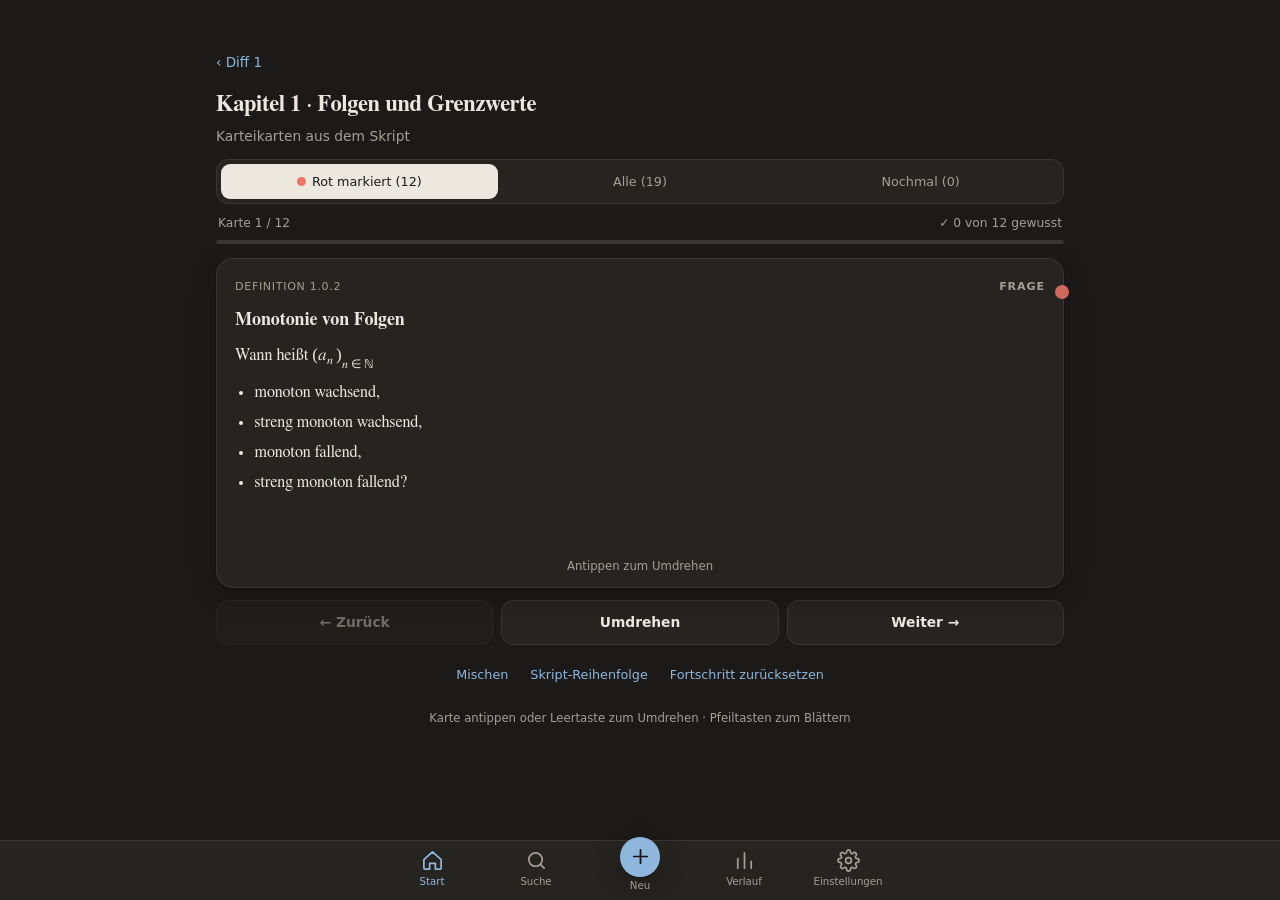
==== commit a066aa1d: "Umbau zu Konstis Lernkiste: App-Shell mit Tab-Leiste, feste Karten-IDs, Einstellungen, Backup, Verla" ====
--- a/diff1.html
+++ b/diff1.html
@@ -1,554 +1,7 @@
-<!DOCTYPE html>
-<html lang="de">
-<head>
-<meta charset="utf-8">
-<meta name="viewport" content="width=device-width, initial-scale=1, viewport-fit=cover">
-<title>Karteikarten – DiffInt 1, Kapitel 1</title>
-<meta name="theme-color" content="#f6f3ee" media="(prefers-color-scheme: light)">
-<meta name="theme-color" content="#1b1a18" media="(prefers-color-scheme: dark)">
-<meta name="apple-mobile-web-app-capable" content="yes">
-<meta name="mobile-web-app-capable" content="yes">
-<meta name="apple-mobile-web-app-status-bar-style" content="default">
-<meta name="apple-mobile-web-app-title" content="Karteikarten">
-<link rel="manifest" href="manifest.webmanifest">
-<link rel="apple-touch-icon" href="apple-touch-icon.png">
-<link rel="icon" type="image/png" href="icon-192.png">
-<style>
-  :root {
-    --bg: #f6f3ee;
-    --paper: #fffdf9;
-    --ink: #22201c;
-    --muted: #6f6a62;
-    --line: #e4ddd2;
-    --red: #e0574a;
-    --red-soft: #f7c9c3;
-    --green: #3e8e6e;
-    --green-soft: #d6ebe1;
-    --accent: #2f5d8a;
-    --shadow: 0 1px 2px rgba(0,0,0,.05), 0 8px 24px rgba(40,30,20,.08);
-  }
-  @media (prefers-color-scheme: dark) {
-    :root {
-      --bg: #1b1a18;
-      --paper: #262421;
-      --ink: #ece7df;
-      --muted: #a59e93;
-      --line: #3a3732;
-      --red: #ee7466;
-      --red-soft: #4a2622;
-      --green: #6cc49f;
-      --green-soft: #213a30;
-      --accent: #8fb6dc;
-      --shadow: 0 1px 2px rgba(0,0,0,.3), 0 8px 24px rgba(0,0,0,.35);
-    }
-  }
-  * { box-sizing: border-box; }
-  html, body { margin: 0; }
-  body {
-    background: var(--bg);
-    color: var(--ink);
-    font-family: Inter, system-ui, sans-serif;
-    font-size: 15px;
-    line-height: 1.5;
-    min-height: 100vh;
-  }
-  .wrap { max-width: 640px; margin: 0 auto; padding: 18px 16px 40px; padding-top: max(18px, env(safe-area-inset-top)); }
-  .back {
-    display: inline-block; color: var(--accent); text-decoration: none;
-    font-weight: 500; font-size: .88rem; padding: 4px 0 10px;
-  }
-  header h1 {
-    font-family: "Source Serif 4", Georgia, serif;
-    font-weight: 600;
-    font-size: 1.45rem;
-    margin: 0 0 2px;
-    letter-spacing: -.01em;
-  }
-  header p { margin: 0; color: var(--muted); font-size: .88rem; }
-
-  .seg {
-    display: flex; gap: 4px; margin: 16px 0 10px;
-    background: var(--paper); border: 1px solid var(--line);
-    border-radius: 12px; padding: 4px;
-  }
-  .seg button {
-    flex: 1; border: 0; background: transparent; color: var(--muted);
-    font: 500 .85rem Inter, system-ui, sans-serif;
-    padding: 8px 6px; border-radius: 9px; cursor: pointer;
-    display: inline-flex; align-items: center; justify-content: center; gap: 6px;
-  }
-  .seg button.on { background: var(--ink); color: var(--paper); }
-  .dot { width: 9px; height: 9px; border-radius: 50%; background: var(--red); display: inline-block; flex: none; }
-
-  .status {
-    display: flex; justify-content: space-between; align-items: center;
-    color: var(--muted); font-size: .82rem; margin: 6px 2px 8px;
-  }
-  .bar { height: 4px; background: var(--line); border-radius: 4px; overflow: hidden; margin-bottom: 14px; }
-  .bar > div { height: 100%; background: var(--accent); width: 0; transition: width .25s; }
-
-  .card {
-    position: relative;
-    background: var(--paper);
-    border: 1px solid var(--line);
-    border-radius: 16px;
-    box-shadow: var(--shadow);
-    min-height: 330px;
-    padding: 22px 20px 20px;
-    cursor: pointer;
-    user-select: none;
-    -webkit-tap-highlight-color: transparent;
-    transition: transform .18s ease;
-  }
-  .card:active { transform: scale(.995); }
-  .card .meta {
-    display: flex; align-items: center; gap: 8px;
-    font-size: .76rem; text-transform: uppercase; letter-spacing: .06em;
-    color: var(--muted); margin-bottom: 14px;
-  }
-  .card .side-label {
-    margin-left: auto; font-weight: 600; letter-spacing: .08em;
-  }
-  .card.back .side-label { color: var(--green); }
-  .card .reddot {
-    position: absolute; right: -6px; top: 26px; width: 14px; height: 14px;
-    border-radius: 50%; background: var(--red); opacity: .85;
-  }
-  .face { font-family: "Source Serif 4", Georgia, serif; font-size: 1.08rem; }
-  .face p { margin: 0 0 .7em; }
-  .face ul, .face ol { margin: 0 0 .7em; padding-left: 1.2em; }
-  .face li { margin-bottom: .35em; }
-  .face .q-title { font-size: 1.22rem; font-weight: 600; line-height: 1.35; margin-bottom: .6em; }
-  .face .dm { overflow-x: auto; overflow-y: hidden; padding: 2px 0; margin: .5em 0; }
-  .face math { font-family: "STIX Two Math", "Cambria Math", "Latin Modern Math", math, serif; font-size: 1.05em; }
-  .face math[display="block"] { display: block math; }
-  .tip {
-    font-family: Inter, system-ui, sans-serif; font-size: .86rem;
-    background: var(--green-soft); border-radius: 10px; padding: 9px 12px; margin-top: 10px;
-  }
-  .tip b { font-weight: 600; }
-  .warn { background: var(--red-soft); }
-  .hint-tap {
-    position: absolute; bottom: 12px; left: 0; right: 0; text-align: center;
-    color: var(--muted); font-size: .78rem;
-  }
-  .card.back .hint-tap { display: none; }
-  .card.front { padding-bottom: 44px; }
-
-  .controls { display: flex; gap: 8px; margin-top: 14px; }
-  .controls button, .rate button {
-    flex: 1; border: 1px solid var(--line); background: var(--paper); color: var(--ink);
-    font: 500 .9rem Inter, system-ui, sans-serif; padding: 11px 8px; border-radius: 12px; cursor: pointer;
-  }
-  .controls button:disabled { opacity: .4; cursor: default; }
-  .rate { display: none; gap: 8px; margin-top: 10px; }
-  .rate.show { display: flex; }
-  .rate .again { border-color: var(--red); color: var(--red); }
-  .rate .known { border-color: var(--green); color: var(--green); }
-  .tools { display: flex; gap: 14px; justify-content: center; margin-top: 16px; }
-  .tools button {
-    border: 0; background: none; color: var(--accent); cursor: pointer;
-    font: 500 .85rem Inter, system-ui, sans-serif; padding: 4px;
-  }
-  .empty {
-    text-align: center; color: var(--muted); padding: 60px 20px;
-    font-family: "Source Serif 4", Georgia, serif; font-size: 1.05rem;
-  }
-  .loading .face { visibility: hidden; }
-  footer { margin-top: 26px; color: var(--muted); font-size: .78rem; text-align: center; }
-  #data { display: none; }
-</style>
-</head>
-<body>
-<div class="wrap">
-  <a class="back" href="./">‹ Startseite</a>
-  <header>
-    <h1>Kapitel 1 · Folgen und Grenzwerte</h1>
-    <p>Karteikarten zum Kurzskript DiffInt 1 (Dr. Reichert)</p>
-  </header>
-
-  <div class="seg" id="seg">
-    <button data-f="red" class="on"><span class="dot"></span>Rot markiert</button>
-    <button data-f="all">Alle</button>
-    <button data-f="again">Nochmal</button>
-  </div>
-
-  <div class="status"><span id="count"></span><span id="score"></span></div>
-  <div class="bar"><div id="prog"></div></div>
-
-  <div id="stage"></div>
-
-  <div class="rate" id="rate">
-    <button class="again" id="btnAgain">✗ Nochmal</button>
-    <button class="known" id="btnKnown">✓ Gewusst</button>
-  </div>
-  <div class="controls">
-    <button id="btnPrev">← Zurück</button>
-    <button id="btnFlip">Umdrehen</button>
-    <button id="btnNext">Weiter →</button>
-  </div>
-  <div class="tools">
-    <button id="btnShuffle">Mischen</button>
-    <button id="btnOrder">Skript-Reihenfolge</button>
-    <button id="btnReset">Fortschritt zurücksetzen</button>
-  </div>
-  <footer>Karte antippen oder Leertaste zum Umdrehen · Pfeiltasten zum Blättern</footer>
-</div>
-
-<!-- ================= KARTEN ================= -->
-<div id="data">
-
-  <!-- ---------- nicht rot markiert ---------- -->
-  <div class="c" data-red="0" data-src="Bemerkung 1.0.1">
-    <div class="q"><div class="q-title"><math display="inline" xmlns="http://www.w3.org/1998/Math/MathML"><semantics><mrow><mo stretchy="true" form="prefix">(</mo><mi>ℝ</mi><mo>,</mo><mo>+</mo><mo>,</mo><mo>⋅</mo><mo>,</mo><mo>&lt;</mo><mo stretchy="true" form="postfix">)</mo></mrow><annotation encoding="application/x-tex">(\mathbb R,+,\cdot,&lt;)</annotation></semantics></math> ist ein … ?</div><p>Nenne die vier Eigenschaften, die darin stecken.</p></div>
-    <div class="a">
-      <p><math display="inline" xmlns="http://www.w3.org/1998/Math/MathML"><semantics><mrow><mo stretchy="true" form="prefix">(</mo><mi>ℝ</mi><mo>,</mo><mo>+</mo><mo>,</mo><mo>⋅</mo><mo>,</mo><mo>&lt;</mo><mo stretchy="true" form="postfix">)</mo></mrow><annotation encoding="application/x-tex">(\mathbb R,+,\cdot,&lt;)</annotation></semantics></math> ist ein <b>vollständiger, archimedisch angeordneter Körper</b>:</p>
-      <ol>
-        <li><math display="inline" xmlns="http://www.w3.org/1998/Math/MathML"><semantics><mrow><mo stretchy="true" form="prefix">(</mo><mi>ℝ</mi><mo>,</mo><mo>+</mo><mo>,</mo><mo>⋅</mo><mo stretchy="true" form="postfix">)</mo></mrow><annotation encoding="application/x-tex">(\mathbb R,+,\cdot)</annotation></semantics></math> ist ein <b>Körper</b> (Nullelement 0, Einselement 1)</li>
-        <li>er ist <b>angeordnet</b></li>
-        <li>er erfüllt das <b>Archimedische Axiom</b></li>
-        <li>er ist <b>vollständig</b></li>
-      </ol>
-      <div class="tip"><b>Körper</b> heißt: <math display="inline" xmlns="http://www.w3.org/1998/Math/MathML"><semantics><mrow><mo stretchy="true" form="prefix">(</mo><mi>ℝ</mi><mo>,</mo><mo>+</mo><mo stretchy="true" form="postfix">)</mo></mrow><annotation encoding="application/x-tex">(\mathbb R,+)</annotation></semantics></math> und <math display="inline" xmlns="http://www.w3.org/1998/Math/MathML"><semantics><mrow><mo stretchy="true" form="prefix">(</mo><mi>ℝ</mi><mo>\</mo><mo stretchy="false" form="prefix">{</mo><mn>0</mn><mo stretchy="false" form="postfix">}</mo><mo>,</mo><mo>⋅</mo><mo stretchy="true" form="postfix">)</mo></mrow><annotation encoding="application/x-tex">(\mathbb R\setminus\{0\},\cdot)</annotation></semantics></math> sind kommutative Gruppen, und es gelten die Distributivgesetze.</div>
-    </div>
-  </div>
-
-  <div class="c" data-red="0" data-src="Bemerkung 1.0.1 (3)">
-    <div class="q"><div class="q-title">Wie lautet das Archimedische Axiom?</div></div>
-    <div class="a">
-      <div class="dm"><math display="block" xmlns="http://www.w3.org/1998/Math/MathML"><semantics><mrow><mo>∀</mo><mi>x</mi><mo>,</mo><mi>y</mi><mo>∈</mo><msup><mi>ℝ</mi><mo>+</mo></msup><mspace width="0.222em"></mspace><mo>∃</mo><mi>n</mi><mo>∈</mo><mi>ℕ</mi><mo>:</mo><mspace width="1.0em"></mspace><mi>n</mi><mo>⋅</mo><mi>x</mi><mo>&gt;</mo><mi>y</mi><mi>.</mi></mrow><annotation encoding="application/x-tex">\forall x,y\in\mathbb R^+\ \exists n\in\mathbb N:\quad n\cdot x&gt;y.</annotation></semantics></math></div>
-      <div class="tip"><b>Anschaulich:</b> Egal wie klein <math display="inline" xmlns="http://www.w3.org/1998/Math/MathML"><semantics><mi>x</mi><annotation encoding="application/x-tex">x</annotation></semantics></math> und wie groß <math display="inline" xmlns="http://www.w3.org/1998/Math/MathML"><semantics><mi>y</mi><annotation encoding="application/x-tex">y</annotation></semantics></math> ist – oft genug <math display="inline" xmlns="http://www.w3.org/1998/Math/MathML"><semantics><mi>x</mi><annotation encoding="application/x-tex">x</annotation></semantics></math> aufaddiert, überholt man <math display="inline" xmlns="http://www.w3.org/1998/Math/MathML"><semantics><mi>y</mi><annotation encoding="application/x-tex">y</annotation></semantics></math>. Folgerung: Zu jedem <math display="inline" xmlns="http://www.w3.org/1998/Math/MathML"><semantics><mrow><mi>ε</mi><mo>&gt;</mo><mn>0</mn></mrow><annotation encoding="application/x-tex">\varepsilon&gt;0</annotation></semantics></math> gibt es <math display="inline" xmlns="http://www.w3.org/1998/Math/MathML"><semantics><mi>n</mi><annotation encoding="application/x-tex">n</annotation></semantics></math> mit <math display="inline" xmlns="http://www.w3.org/1998/Math/MathML"><semantics><mrow><mfrac displaystyle="false"><mn>1</mn><mi>n</mi></mfrac><mo>&lt;</mo><mi>ε</mi></mrow><annotation encoding="application/x-tex">\tfrac1n&lt;\varepsilon</annotation></semantics></math> – das brauchst du ständig bei Grenzwertbeweisen!</div>
-    </div>
-  </div>
-
-  <div class="c" data-red="0" data-src="Bemerkung 1.0.1 (4)">
-    <div class="q"><div class="q-title">Was bedeutet „<math display="inline" xmlns="http://www.w3.org/1998/Math/MathML"><semantics><mi>ℝ</mi><annotation encoding="application/x-tex">\mathbb R</annotation></semantics></math> ist vollständig“?</div></div>
-    <div class="a">
-      <ul>
-        <li>Jede nichtleere, nach oben beschränkte Teilmenge <math display="inline" xmlns="http://www.w3.org/1998/Math/MathML"><semantics><mrow><mi>M</mi><mo>⊆</mo><mi>ℝ</mi></mrow><annotation encoding="application/x-tex">M\subseteq\mathbb R</annotation></semantics></math> besitzt eine kleinste obere Schranke, das <b>Supremum</b> <math display="inline" xmlns="http://www.w3.org/1998/Math/MathML"><semantics><mrow><mo>sup</mo><mi>M</mi><mo>∈</mo><mi>ℝ</mi></mrow><annotation encoding="application/x-tex">\sup M\in\mathbb R</annotation></semantics></math>.</li>
-        <li>Jede nichtleere, nach unten beschränkte Teilmenge <math display="inline" xmlns="http://www.w3.org/1998/Math/MathML"><semantics><mrow><mi>M</mi><mo>⊆</mo><mi>ℝ</mi></mrow><annotation encoding="application/x-tex">M\subseteq\mathbb R</annotation></semantics></math> besitzt eine größte untere Schranke, das <b>Infimum</b> <math display="inline" xmlns="http://www.w3.org/1998/Math/MathML"><semantics><mrow><mo>inf</mo><mi>M</mi><mo>∈</mo><mi>ℝ</mi></mrow><annotation encoding="application/x-tex">\inf M\in\mathbb R</annotation></semantics></math>.</li>
-      </ul>
-      <div class="tip"><b>Gegenbeispiel:</b> In <math display="inline" xmlns="http://www.w3.org/1998/Math/MathML"><semantics><mi>ℚ</mi><annotation encoding="application/x-tex">\mathbb Q</annotation></semantics></math> hat <math display="inline" xmlns="http://www.w3.org/1998/Math/MathML"><semantics><mrow><mo stretchy="false" form="prefix">{</mo><mi>q</mi><mo>∈</mo><mi>ℚ</mi><mo>:</mo><msup><mi>q</mi><mn>2</mn></msup><mo>&lt;</mo><mn>2</mn><mo stretchy="false" form="postfix">}</mo></mrow><annotation encoding="application/x-tex">\{q\in\mathbb Q: q^2&lt;2\}</annotation></semantics></math> kein Supremum – <math display="inline" xmlns="http://www.w3.org/1998/Math/MathML"><semantics><mi>ℚ</mi><annotation encoding="application/x-tex">\mathbb Q</annotation></semantics></math> ist nicht vollständig.</div>
-    </div>
-  </div>
-
-  <div class="c" data-red="0" data-src="Definition 1.0.1 · Bem. 1.0.2">
-    <div class="q"><div class="q-title">Was ist eine Folge reeller Zahlen?</div><p>Wie heißen <math display="inline" xmlns="http://www.w3.org/1998/Math/MathML"><semantics><msub><mi>a</mi><mi>n</mi></msub><annotation encoding="application/x-tex">a_n</annotation></semantics></math> und <math display="inline" xmlns="http://www.w3.org/1998/Math/MathML"><semantics><mi>n</mi><annotation encoding="application/x-tex">n</annotation></semantics></math>, und welche Schreibweisen gibt es?</p></div>
-    <div class="a">
-      <p>Eine <b>Abbildung</b> <math display="inline" xmlns="http://www.w3.org/1998/Math/MathML"><semantics><mrow><mi>f</mi><mo>:</mo><mi>ℕ</mi><mo>→</mo><mi>ℝ</mi></mrow><annotation encoding="application/x-tex">f:\mathbb N\to\mathbb R</annotation></semantics></math>. Für <math display="inline" xmlns="http://www.w3.org/1998/Math/MathML"><semantics><mrow><mi>n</mi><mo>∈</mo><mi>ℕ</mi></mrow><annotation encoding="application/x-tex">n\in\mathbb N</annotation></semantics></math> heißt <math display="inline" xmlns="http://www.w3.org/1998/Math/MathML"><semantics><mrow><msub><mi>a</mi><mi>n</mi></msub><mo>=</mo><mi>f</mi><mrow><mo stretchy="true" form="prefix">(</mo><mi>n</mi><mo stretchy="true" form="postfix">)</mo></mrow></mrow><annotation encoding="application/x-tex">a_n=f(n)</annotation></semantics></math> das <b><math display="inline" xmlns="http://www.w3.org/1998/Math/MathML"><semantics><mi>n</mi><annotation encoding="application/x-tex">n</annotation></semantics></math>-te Folgeglied</b>, <math display="inline" xmlns="http://www.w3.org/1998/Math/MathML"><semantics><mi>n</mi><annotation encoding="application/x-tex">n</annotation></semantics></math> der <b>Index</b>.</p>
-      <p>Schreibweisen: <math display="inline" xmlns="http://www.w3.org/1998/Math/MathML"><semantics><mrow><mo stretchy="true" form="prefix">(</mo><msub><mi>a</mi><mn>1</mn></msub><mo>,</mo><msub><mi>a</mi><mn>2</mn></msub><mo>,</mo><msub><mi>a</mi><mn>3</mn></msub><mo>,</mo><mi>…</mi><mo stretchy="true" form="postfix">)</mo></mrow><annotation encoding="application/x-tex">(a_1,a_2,a_3,\dots)</annotation></semantics></math>, <math display="inline" xmlns="http://www.w3.org/1998/Math/MathML"><semantics><msub><mrow><mo stretchy="true" form="prefix">(</mo><msub><mi>a</mi><mi>n</mi></msub><mo stretchy="true" form="postfix">)</mo></mrow><mrow><mi>n</mi><mo>∈</mo><mi>ℕ</mi></mrow></msub><annotation encoding="application/x-tex">(a_n)_{n\in\mathbb N}</annotation></semantics></math> oder <math display="inline" xmlns="http://www.w3.org/1998/Math/MathML"><semantics><mrow><mo stretchy="true" form="prefix">(</mo><msub><mi>a</mi><mi>n</mi></msub><mo stretchy="true" form="postfix">)</mo></mrow><annotation encoding="application/x-tex">(a_n)</annotation></semantics></math>.</p>
-      <div class="tip"><b>Erweiterung:</b> Als Indexmenge ist auch <math display="inline" xmlns="http://www.w3.org/1998/Math/MathML"><semantics><mrow><msub><mi>I</mi><mi>m</mi></msub><mo>=</mo><mo stretchy="false" form="prefix">{</mo><mi>n</mi><mo>∈</mo><mi>ℤ</mi><mo>:</mo><mi>n</mi><mo>≥</mo><mi>m</mi><mo stretchy="false" form="postfix">}</mo></mrow><annotation encoding="application/x-tex">I_m=\{n\in\mathbb Z: n\ge m\}</annotation></semantics></math> erlaubt, dann schreibt man <math display="inline" xmlns="http://www.w3.org/1998/Math/MathML"><semantics><msub><mrow><mo stretchy="true" form="prefix">(</mo><msub><mi>a</mi><mi>n</mi></msub><mo stretchy="true" form="postfix">)</mo></mrow><mrow><mi>n</mi><mo>≥</mo><mi>m</mi></mrow></msub><annotation encoding="application/x-tex">(a_n)_{n\ge m}</annotation></semantics></math>.</div>
-    </div>
-  </div>
-
-  <!-- ---------- rot markiert ---------- -->
-  <div class="c" data-red="1" data-src="Definition 1.0.2">
-    <div class="q"><div class="q-title">Monotonie von Folgen</div><p>Wann heißt <math display="inline" xmlns="http://www.w3.org/1998/Math/MathML"><semantics><msub><mrow><mo stretchy="true" form="prefix">(</mo><msub><mi>a</mi><mi>n</mi></msub><mo stretchy="true" form="postfix">)</mo></mrow><mrow><mi>n</mi><mo>∈</mo><mi>ℕ</mi></mrow></msub><annotation encoding="application/x-tex">(a_n)_{n\in\mathbb N}</annotation></semantics></math></p><ul><li>monoton wachsend,</li><li>streng monoton wachsend,</li><li>monoton fallend,</li><li>streng monoton fallend?</li></ul></div>
-    <div class="a">
-      <ul>
-        <li><b>monoton wachsend:</b> <math display="inline" xmlns="http://www.w3.org/1998/Math/MathML"><semantics><mrow><msub><mi>a</mi><mi>n</mi></msub><mo>≤</mo><msub><mi>a</mi><mrow><mi>n</mi><mo>+</mo><mn>1</mn></mrow></msub><mspace width="0.222em"></mspace><mspace width="0.222em"></mspace><mo>∀</mo><mi>n</mi><mo>∈</mo><mi>ℕ</mi></mrow><annotation encoding="application/x-tex">a_n\le a_{n+1}\ \ \forall n\in\mathbb N</annotation></semantics></math></li>
-        <li><b>streng monoton wachsend:</b> <math display="inline" xmlns="http://www.w3.org/1998/Math/MathML"><semantics><mrow><msub><mi>a</mi><mi>n</mi></msub><mo>&lt;</mo><msub><mi>a</mi><mrow><mi>n</mi><mo>+</mo><mn>1</mn></mrow></msub><mspace width="0.222em"></mspace><mspace width="0.222em"></mspace><mo>∀</mo><mi>n</mi><mo>∈</mo><mi>ℕ</mi></mrow><annotation encoding="application/x-tex">a_n&lt; a_{n+1}\ \ \forall n\in\mathbb N</annotation></semantics></math></li>
-        <li><b>monoton fallend:</b> <math display="inline" xmlns="http://www.w3.org/1998/Math/MathML"><semantics><mrow><msub><mi>a</mi><mi>n</mi></msub><mo>≥</mo><msub><mi>a</mi><mrow><mi>n</mi><mo>+</mo><mn>1</mn></mrow></msub><mspace width="0.222em"></mspace><mspace width="0.222em"></mspace><mo>∀</mo><mi>n</mi><mo>∈</mo><mi>ℕ</mi></mrow><annotation encoding="application/x-tex">a_n\ge a_{n+1}\ \ \forall n\in\mathbb N</annotation></semantics></math></li>
-        <li><b>streng monoton fallend:</b> <math display="inline" xmlns="http://www.w3.org/1998/Math/MathML"><semantics><mrow><msub><mi>a</mi><mi>n</mi></msub><mo>&gt;</mo><msub><mi>a</mi><mrow><mi>n</mi><mo>+</mo><mn>1</mn></mrow></msub><mspace width="0.222em"></mspace><mspace width="0.222em"></mspace><mo>∀</mo><mi>n</mi><mo>∈</mo><mi>ℕ</mi></mrow><annotation encoding="application/x-tex">a_n&gt; a_{n+1}\ \ \forall n\in\mathbb N</annotation></semantics></math></li>
-      </ul>
-      <div class="tip"><b>Nachweis-Tipp:</b> Untersuche <math display="inline" xmlns="http://www.w3.org/1998/Math/MathML"><semantics><mrow><msub><mi>a</mi><mrow><mi>n</mi><mo>+</mo><mn>1</mn></mrow></msub><mo>−</mo><msub><mi>a</mi><mi>n</mi></msub><mo>≥</mo><mn>0</mn></mrow><annotation encoding="application/x-tex">a_{n+1}-a_n\ge 0</annotation></semantics></math> bzw. (bei positiven Gliedern) <math display="inline" xmlns="http://www.w3.org/1998/Math/MathML"><semantics><mrow><mfrac><msub><mi>a</mi><mrow><mi>n</mi><mo>+</mo><mn>1</mn></mrow></msub><msub><mi>a</mi><mi>n</mi></msub></mfrac><mo>≥</mo><mn>1</mn></mrow><annotation encoding="application/x-tex">\frac{a_{n+1}}{a_n}\ge 1</annotation></semantics></math>. Jede streng monotone Folge ist auch monoton.</div>
-    </div>
-  </div>
-
-  <div class="c" data-red="1" data-src="Definition 1.0.3 · Bem. 1.0.3">
-    <div class="q"><div class="q-title">Beschränktheit von Folgen</div><p>Wann heißt <math display="inline" xmlns="http://www.w3.org/1998/Math/MathML"><semantics><mrow><mo stretchy="true" form="prefix">(</mo><msub><mi>a</mi><mi>n</mi></msub><mo stretchy="true" form="postfix">)</mo></mrow><annotation encoding="application/x-tex">(a_n)</annotation></semantics></math> nach oben beschränkt, nach unten beschränkt, beschränkt? Und welche äquivalente Formulierung mit Betrag gibt es?</p></div>
-    <div class="a">
-      <ul>
-        <li><b>nach oben beschränkt:</b> <math display="inline" xmlns="http://www.w3.org/1998/Math/MathML"><semantics><mrow><mo>∃</mo><mi>M</mi><mo>∈</mo><mi>ℝ</mi><mo>:</mo><mspace width="0.222em"></mspace><msub><mi>a</mi><mi>n</mi></msub><mo>≤</mo><mi>M</mi><mspace width="0.222em"></mspace><mspace width="0.222em"></mspace><mo>∀</mo><mi>n</mi></mrow><annotation encoding="application/x-tex">\exists M\in\mathbb R:\ a_n\le M\ \ \forall n</annotation></semantics></math> (obere Schranke)</li>
-        <li><b>nach unten beschränkt:</b> <math display="inline" xmlns="http://www.w3.org/1998/Math/MathML"><semantics><mrow><mo>∃</mo><mi>L</mi><mo>∈</mo><mi>ℝ</mi><mo>:</mo><mspace width="0.222em"></mspace><msub><mi>a</mi><mi>n</mi></msub><mo>≥</mo><mi>L</mi><mspace width="0.222em"></mspace><mspace width="0.222em"></mspace><mo>∀</mo><mi>n</mi></mrow><annotation encoding="application/x-tex">\exists L\in\mathbb R:\ a_n\ge L\ \ \forall n</annotation></semantics></math> (untere Schranke)</li>
-        <li><b>beschränkt:</b> nach oben <i>und</i> nach unten beschränkt</li>
-      </ul>
-      <p>Äquivalent: <math display="inline" xmlns="http://www.w3.org/1998/Math/MathML"><semantics><mrow><mo stretchy="true" form="prefix">(</mo><msub><mi>a</mi><mi>n</mi></msub><mo stretchy="true" form="postfix">)</mo></mrow><annotation encoding="application/x-tex">(a_n)</annotation></semantics></math> beschränkt <math display="inline" xmlns="http://www.w3.org/1998/Math/MathML"><semantics><mrow><mo>⇔</mo><mo>∃</mo><mi>N</mi><mo>∈</mo><msubsup><mi>ℝ</mi><mn>0</mn><mo>+</mo></msubsup><mo>:</mo><mspace width="0.222em"></mspace><mrow><mo stretchy="true" form="prefix">|</mo><msub><mi>a</mi><mi>n</mi></msub><mo stretchy="true" form="postfix">|</mo></mrow><mo>≤</mo><mi>N</mi><mspace width="0.222em"></mspace><mspace width="0.222em"></mspace><mo>∀</mo><mi>n</mi><mi>.</mi></mrow><annotation encoding="application/x-tex">\iff \exists N\in\mathbb R_0^+:\ |a_n|\le N\ \ \forall n.</annotation></semantics></math></p>
-      <div class="tip">Man kann <math display="inline" xmlns="http://www.w3.org/1998/Math/MathML"><semantics><mrow><mi>N</mi><mo>=</mo><mo>max</mo><mo stretchy="false" form="prefix">{</mo><mrow><mo stretchy="true" form="prefix">|</mo><mi>M</mi><mo stretchy="true" form="postfix">|</mo></mrow><mo>,</mo><mrow><mo stretchy="true" form="prefix">|</mo><mi>L</mi><mo stretchy="true" form="postfix">|</mo></mrow><mo stretchy="false" form="postfix">}</mo></mrow><annotation encoding="application/x-tex">N=\max\{|M|,|L|\}</annotation></semantics></math> wählen.</div>
-    </div>
-  </div>
-
-  <div class="c" data-red="0" data-src="Bemerkung 1.0.4">
-    <div class="q"><div class="q-title">Was weißt du sofort über die Beschränktheit einer monotonen Folge?</div></div>
-    <div class="a">
-      <ul>
-        <li>Monoton <b>wachsend</b> ⇒ nach <b>unten</b> beschränkt, denn <math display="inline" xmlns="http://www.w3.org/1998/Math/MathML"><semantics><mrow><msub><mi>a</mi><mi>n</mi></msub><mo>≥</mo><msub><mi>a</mi><mn>1</mn></msub></mrow><annotation encoding="application/x-tex">a_n\ge a_1</annotation></semantics></math>. Untere Schranke <math display="inline" xmlns="http://www.w3.org/1998/Math/MathML"><semantics><mrow><mi>L</mi><mo>=</mo><msub><mi>a</mi><mn>1</mn></msub></mrow><annotation encoding="application/x-tex">L=a_1</annotation></semantics></math>.</li>
-        <li>Monoton <b>fallend</b> ⇒ nach <b>oben</b> beschränkt, denn <math display="inline" xmlns="http://www.w3.org/1998/Math/MathML"><semantics><mrow><msub><mi>a</mi><mi>n</mi></msub><mo>≤</mo><msub><mi>a</mi><mn>1</mn></msub></mrow><annotation encoding="application/x-tex">a_n\le a_1</annotation></semantics></math>. Obere Schranke <math display="inline" xmlns="http://www.w3.org/1998/Math/MathML"><semantics><mrow><mi>M</mi><mo>=</mo><msub><mi>a</mi><mn>1</mn></msub></mrow><annotation encoding="application/x-tex">M=a_1</annotation></semantics></math>.</li>
-      </ul>
-      <div class="tip">Für „beschränkt“ fehlt also jeweils nur noch die andere Seite – praktisch beim Hauptsatz über monotone Folgen.</div>
-    </div>
-  </div>
-
-  <div class="c" data-red="1" data-src="Definition 1.0.4">
-    <div class="q"><div class="q-title">Definiere: <math display="inline" xmlns="http://www.w3.org/1998/Math/MathML"><semantics><mrow><mi>a</mi><mo>∈</mo><mi>ℝ</mi></mrow><annotation encoding="application/x-tex">a\in\mathbb R</annotation></semantics></math> heißt Grenzwert (Limes) der Folge <math display="inline" xmlns="http://www.w3.org/1998/Math/MathML"><semantics><mrow><mo stretchy="true" form="prefix">(</mo><msub><mi>a</mi><mi>n</mi></msub><mo stretchy="true" form="postfix">)</mo></mrow><annotation encoding="application/x-tex">(a_n)</annotation></semantics></math>.</div><p>Bitte mit Quantoren!</p></div>
-    <div class="a">
-      <div class="dm"><math display="block" xmlns="http://www.w3.org/1998/Math/MathML"><semantics><mrow><mo>∀</mo><mi>ε</mi><mo>&gt;</mo><mn>0</mn><mspace width="0.222em"></mspace><mo>∃</mo><msub><mi>n</mi><mn>0</mn></msub><mo>∈</mo><mi>ℕ</mi><mspace width="0.222em"></mspace><mo>∀</mo><mi>n</mi><mo>≥</mo><msub><mi>n</mi><mn>0</mn></msub><mo>:</mo><mspace width="1.0em"></mspace><mrow><mo stretchy="true" form="prefix">|</mo><msub><mi>a</mi><mi>n</mi></msub><mo>−</mo><mi>a</mi><mo stretchy="true" form="postfix">|</mo></mrow><mo>&lt;</mo><mi>ε</mi><mi>.</mi></mrow><annotation encoding="application/x-tex">\forall\varepsilon&gt;0\ \exists n_0\in\mathbb N\ \forall n\ge n_0:\quad |a_n-a|&lt;\varepsilon.</annotation></semantics></math></div>
-      <p>Schreibweise: <math display="inline" xmlns="http://www.w3.org/1998/Math/MathML"><semantics><mrow><msub><mi>a</mi><mi>n</mi></msub><mo>→</mo><mi>a</mi></mrow><annotation encoding="application/x-tex">a_n\to a</annotation></semantics></math> für <math display="inline" xmlns="http://www.w3.org/1998/Math/MathML"><semantics><mrow><mi>n</mi><mo>→</mo><mi>∞</mi></mrow><annotation encoding="application/x-tex">n\to\infty</annotation></semantics></math>, <math display="inline" xmlns="http://www.w3.org/1998/Math/MathML"><semantics><mrow><mspace width="0.278em"></mspace><msub><mi>a</mi><mi>n</mi></msub><mover><mo>→</mo><mrow><mi>n</mi><mo>→</mo><mi>∞</mi></mrow></mover><mi>a</mi></mrow><annotation encoding="application/x-tex">\;a_n\xrightarrow{n\to\infty}a</annotation></semantics></math>, <math display="inline" xmlns="http://www.w3.org/1998/Math/MathML"><semantics><mrow><mspace width="0.278em"></mspace><munder><mo>lim</mo><mrow><mi>n</mi><mo>→</mo><mi>∞</mi></mrow></munder><msub><mi>a</mi><mi>n</mi></msub><mo>=</mo><mi>a</mi></mrow><annotation encoding="application/x-tex">\;\lim\limits_{n\to\infty}a_n=a</annotation></semantics></math>.</p>
-      <div class="tip"><b>Anschaulich (Bem. 1.0.5):</b> In jeder <math display="inline" xmlns="http://www.w3.org/1998/Math/MathML"><semantics><mi>ε</mi><annotation encoding="application/x-tex">\varepsilon</annotation></semantics></math>-Umgebung <math display="inline" xmlns="http://www.w3.org/1998/Math/MathML"><semantics><mrow><mo stretchy="false" form="postfix">]</mo><mi>a</mi><mo>−</mo><mi>ε</mi><mo>,</mo><mi>a</mi><mo>+</mo><mi>ε</mi><mo stretchy="false" form="prefix">[</mo></mrow><annotation encoding="application/x-tex">]a-\varepsilon,a+\varepsilon[</annotation></semantics></math> liegen <i>fast alle</i> Folgeglieder – alle bis auf endlich viele. <math display="inline" xmlns="http://www.w3.org/1998/Math/MathML"><semantics><msub><mi>n</mi><mn>0</mn></msub><annotation encoding="application/x-tex">n_0</annotation></semantics></math> darf von <math display="inline" xmlns="http://www.w3.org/1998/Math/MathML"><semantics><mi>ε</mi><annotation encoding="application/x-tex">\varepsilon</annotation></semantics></math> abhängen!</div>
-      <div class="tip warn"><b>Achtung Tippfehler im Skript:</b> dort steht „<math display="inline" xmlns="http://www.w3.org/1998/Math/MathML"><semantics><mrow><mo>∃</mo><msub><mi>n</mi><mn>0</mn></msub><mo>∈</mo><mi>n</mi></mrow><annotation encoding="application/x-tex">\exists n_0\in n</annotation></semantics></math>“ und „<math display="inline" xmlns="http://www.w3.org/1998/Math/MathML"><semantics><mrow><mo>lim</mo><msub><mi>a</mi><mi>n</mi></msub><mo>=</mo><mi>n</mi></mrow><annotation encoding="application/x-tex">\lim a_n=n</annotation></semantics></math>“ – gemeint ist <math display="inline" xmlns="http://www.w3.org/1998/Math/MathML"><semantics><mrow><msub><mi>n</mi><mn>0</mn></msub><mo>∈</mo><mi>ℕ</mi></mrow><annotation encoding="application/x-tex">n_0\in\mathbb N</annotation></semantics></math> und <math display="inline" xmlns="http://www.w3.org/1998/Math/MathML"><semantics><mrow><mo>lim</mo><msub><mi>a</mi><mi>n</mi></msub><mo>=</mo><mi>a</mi></mrow><annotation encoding="application/x-tex">\lim a_n=a</annotation></semantics></math>.</div>
-    </div>
-  </div>
-
-  <div class="c" data-red="0" data-src="Satz 1.0.1">
-    <div class="q"><div class="q-title">Kann eine Folge zwei verschiedene Grenzwerte haben?</div><p>Wie geht die Beweisidee?</p></div>
-    <div class="a">
-      <p><b>Nein – der Grenzwert ist eindeutig.</b></p>
-      <div class="tip"><b>Beweisidee:</b> Angenommen <math display="inline" xmlns="http://www.w3.org/1998/Math/MathML"><semantics><mrow><msub><mi>a</mi><mi>n</mi></msub><mo>→</mo><mi>a</mi></mrow><annotation encoding="application/x-tex">a_n\to a</annotation></semantics></math> und <math display="inline" xmlns="http://www.w3.org/1998/Math/MathML"><semantics><mrow><msub><mi>a</mi><mi>n</mi></msub><mo>→</mo><mi>b</mi></mrow><annotation encoding="application/x-tex">a_n\to b</annotation></semantics></math> mit <math display="inline" xmlns="http://www.w3.org/1998/Math/MathML"><semantics><mrow><mi>a</mi><mo>≠</mo><mi>b</mi></mrow><annotation encoding="application/x-tex">a\neq b</annotation></semantics></math>. Wähle <math display="inline" xmlns="http://www.w3.org/1998/Math/MathML"><semantics><mrow><mi>ε</mi><mo>=</mo><mfrac><mrow><mo stretchy="true" form="prefix">|</mo><mi>a</mi><mo>−</mo><mi>b</mi><mo stretchy="true" form="postfix">|</mo></mrow><mn>2</mn></mfrac></mrow><annotation encoding="application/x-tex">\varepsilon=\frac{|a-b|}{2}</annotation></semantics></math>. Dann müssten fast alle <math display="inline" xmlns="http://www.w3.org/1998/Math/MathML"><semantics><msub><mi>a</mi><mi>n</mi></msub><annotation encoding="application/x-tex">a_n</annotation></semantics></math> in beiden (disjunkten!) <math display="inline" xmlns="http://www.w3.org/1998/Math/MathML"><semantics><mi>ε</mi><annotation encoding="application/x-tex">\varepsilon</annotation></semantics></math>-Umgebungen liegen. Widerspruch. Formal: <math display="inline" xmlns="http://www.w3.org/1998/Math/MathML"><semantics><mrow><mrow><mo stretchy="true" form="prefix">|</mo><mi>a</mi><mo>−</mo><mi>b</mi><mo stretchy="true" form="postfix">|</mo></mrow><mo>≤</mo><mrow><mo stretchy="true" form="prefix">|</mo><mi>a</mi><mo>−</mo><msub><mi>a</mi><mi>n</mi></msub><mo stretchy="true" form="postfix">|</mo></mrow><mo>+</mo><mrow><mo stretchy="true" form="prefix">|</mo><msub><mi>a</mi><mi>n</mi></msub><mo>−</mo><mi>b</mi><mo stretchy="true" form="postfix">|</mo></mrow><mo>&lt;</mo><mn>2</mn><mi>ε</mi><mo>=</mo><mrow><mo stretchy="true" form="prefix">|</mo><mi>a</mi><mo>−</mo><mi>b</mi><mo stretchy="true" form="postfix">|</mo></mrow></mrow><annotation encoding="application/x-tex">|a-b|\le|a-a_n|+|a_n-b|&lt;2\varepsilon=|a-b|</annotation></semantics></math>.</div>
-    </div>
-  </div>
-
-  <div class="c" data-red="1" data-src="Definition 1.0.5">
-    <div class="q"><div class="q-title">Wann heißt eine Folge</div><ul><li>konvergent,</li><li>divergent,</li><li>konvergent gegen <math display="inline" xmlns="http://www.w3.org/1998/Math/MathML"><semantics><mi>a</mi><annotation encoding="application/x-tex">a</annotation></semantics></math>,</li><li>Nullfolge?</li></ul></div>
-    <div class="a">
-      <ul>
-        <li><b>konvergent:</b> sie besitzt <i>einen</i> reellen Grenzwert</li>
-        <li><b>divergent:</b> sie besitzt <i>keinen</i> reellen Grenzwert</li>
-        <li><b>konvergent gegen <math display="inline" xmlns="http://www.w3.org/1998/Math/MathML"><semantics><mi>a</mi><annotation encoding="application/x-tex">a</annotation></semantics></math>:</b> sie besitzt den Grenzwert <math display="inline" xmlns="http://www.w3.org/1998/Math/MathML"><semantics><mrow><mi>a</mi><mo>∈</mo><mi>ℝ</mi></mrow><annotation encoding="application/x-tex">a\in\mathbb R</annotation></semantics></math></li>
-        <li><b>Nullfolge:</b> sie konvergiert gegen <math display="inline" xmlns="http://www.w3.org/1998/Math/MathML"><semantics><mn>0</mn><annotation encoding="application/x-tex">0</annotation></semantics></math></li>
-      </ul>
-      <div class="tip">Auch <math display="inline" xmlns="http://www.w3.org/1998/Math/MathML"><semantics><mrow><msub><mi>a</mi><mi>n</mi></msub><mo>=</mo><mi>n</mi></mrow><annotation encoding="application/x-tex">a_n=n</annotation></semantics></math> (bestimmt divergent gegen <math display="inline" xmlns="http://www.w3.org/1998/Math/MathML"><semantics><mrow><mo>+</mo><mi>∞</mi></mrow><annotation encoding="application/x-tex">+\infty</annotation></semantics></math>) ist <b>divergent</b> – <math display="inline" xmlns="http://www.w3.org/1998/Math/MathML"><semantics><mrow><mo>+</mo><mi>∞</mi></mrow><annotation encoding="application/x-tex">+\infty</annotation></semantics></math> ist kein reeller Grenzwert.</div>
-    </div>
-  </div>
-
-  <div class="c" data-red="1" data-src="Satz 1.0.2">
-    <div class="q"><div class="q-title">Konvergenz und Beschränktheit</div><p>Welche zwei Aussagen macht Satz 1.0.2? Gilt die Umkehrung?</p></div>
-    <div class="a">
-      <ol>
-        <li>Ist <math display="inline" xmlns="http://www.w3.org/1998/Math/MathML"><semantics><mrow><mo stretchy="true" form="prefix">(</mo><msub><mi>a</mi><mi>n</mi></msub><mo stretchy="true" form="postfix">)</mo></mrow><annotation encoding="application/x-tex">(a_n)</annotation></semantics></math> <b>konvergent</b>, so ist <math display="inline" xmlns="http://www.w3.org/1998/Math/MathML"><semantics><mrow><mo stretchy="true" form="prefix">(</mo><msub><mi>a</mi><mi>n</mi></msub><mo stretchy="true" form="postfix">)</mo></mrow><annotation encoding="application/x-tex">(a_n)</annotation></semantics></math> <b>beschränkt</b>.</li>
-        <li>Ist <math display="inline" xmlns="http://www.w3.org/1998/Math/MathML"><semantics><mrow><mo stretchy="true" form="prefix">(</mo><msub><mi>a</mi><mi>n</mi></msub><mo stretchy="true" form="postfix">)</mo></mrow><annotation encoding="application/x-tex">(a_n)</annotation></semantics></math> <b>nicht beschränkt</b>, so ist <math display="inline" xmlns="http://www.w3.org/1998/Math/MathML"><semantics><mrow><mo stretchy="true" form="prefix">(</mo><msub><mi>a</mi><mi>n</mi></msub><mo stretchy="true" form="postfix">)</mo></mrow><annotation encoding="application/x-tex">(a_n)</annotation></semantics></math> <b>divergent</b>.</li>
-      </ol>
-      <p>2) ist genau die Kontraposition von 1).</p>
-      <div class="tip warn"><b>Umkehrung falsch:</b> <math display="inline" xmlns="http://www.w3.org/1998/Math/MathML"><semantics><mrow><msub><mi>a</mi><mi>n</mi></msub><mo>=</mo><msup><mrow><mo stretchy="true" form="prefix">(</mo><mo>−</mo><mn>1</mn><mo stretchy="true" form="postfix">)</mo></mrow><mi>n</mi></msup></mrow><annotation encoding="application/x-tex">a_n=(-1)^n</annotation></semantics></math> ist beschränkt (<math display="inline" xmlns="http://www.w3.org/1998/Math/MathML"><semantics><mrow><mrow><mo stretchy="true" form="prefix">|</mo><msub><mi>a</mi><mi>n</mi></msub><mo stretchy="true" form="postfix">|</mo></mrow><mo>≤</mo><mn>1</mn></mrow><annotation encoding="application/x-tex">|a_n|\le 1</annotation></semantics></math>), aber divergent.</div>
-      <div class="tip"><b>Beweisidee zu 1):</b> <math display="inline" xmlns="http://www.w3.org/1998/Math/MathML"><semantics><mrow><mi>ε</mi><mo>=</mo><mn>1</mn></mrow><annotation encoding="application/x-tex">\varepsilon=1</annotation></semantics></math> ⇒ ab <math display="inline" xmlns="http://www.w3.org/1998/Math/MathML"><semantics><msub><mi>n</mi><mn>0</mn></msub><annotation encoding="application/x-tex">n_0</annotation></semantics></math> gilt <math display="inline" xmlns="http://www.w3.org/1998/Math/MathML"><semantics><mrow><mrow><mo stretchy="true" form="prefix">|</mo><msub><mi>a</mi><mi>n</mi></msub><mo stretchy="true" form="postfix">|</mo></mrow><mo>≤</mo><mrow><mo stretchy="true" form="prefix">|</mo><mi>a</mi><mo stretchy="true" form="postfix">|</mo></mrow><mo>+</mo><mn>1</mn></mrow><annotation encoding="application/x-tex">|a_n|\le|a|+1</annotation></semantics></math>. Für die endlich vielen Glieder davor nimm das Maximum: <math display="inline" xmlns="http://www.w3.org/1998/Math/MathML"><semantics><mrow><mi>N</mi><mo>=</mo><mo>max</mo><mo stretchy="false" form="prefix">{</mo><mrow><mo stretchy="true" form="prefix">|</mo><msub><mi>a</mi><mn>1</mn></msub><mo stretchy="true" form="postfix">|</mo></mrow><mo>,</mo><mi>…</mi><mo>,</mo><mrow><mo stretchy="true" form="prefix">|</mo><msub><mi>a</mi><mrow><msub><mi>n</mi><mn>0</mn></msub><mo>−</mo><mn>1</mn></mrow></msub><mo stretchy="true" form="postfix">|</mo></mrow><mo>,</mo><mrow><mo stretchy="true" form="prefix">|</mo><mi>a</mi><mo stretchy="true" form="postfix">|</mo></mrow><mo>+</mo><mn>1</mn><mo stretchy="false" form="postfix">}</mo></mrow><annotation encoding="application/x-tex">N=\max\{|a_1|,\dots,|a_{n_0-1}|,|a|+1\}</annotation></semantics></math>.</div>
-    </div>
-  </div>
-
-  <div class="c" data-red="1" data-src="Satz 1.0.3 (1) · Bem. 1.0.6">
-    <div class="q"><div class="q-title">Seien <math display="inline" xmlns="http://www.w3.org/1998/Math/MathML"><semantics><mrow><msub><mi>a</mi><mi>n</mi></msub><mo>→</mo><mi>a</mi></mrow><annotation encoding="application/x-tex">a_n\to a</annotation></semantics></math>, <math display="inline" xmlns="http://www.w3.org/1998/Math/MathML"><semantics><mrow><msub><mi>b</mi><mi>n</mi></msub><mo>→</mo><mi>b</mi></mrow><annotation encoding="application/x-tex">b_n\to b</annotation></semantics></math> und <math display="inline" xmlns="http://www.w3.org/1998/Math/MathML"><semantics><mrow><msub><mi>a</mi><mi>n</mi></msub><mo>≤</mo><msub><mi>b</mi><mi>n</mi></msub></mrow><annotation encoding="application/x-tex">a_n\le b_n</annotation></semantics></math> für alle <math display="inline" xmlns="http://www.w3.org/1998/Math/MathML"><semantics><mi>n</mi><annotation encoding="application/x-tex">n</annotation></semantics></math>.</div><p>Was folgt für <math display="inline" xmlns="http://www.w3.org/1998/Math/MathML"><semantics><mi>a</mi><annotation encoding="application/x-tex">a</annotation></semantics></math> und <math display="inline" xmlns="http://www.w3.org/1998/Math/MathML"><semantics><mi>b</mi><annotation encoding="application/x-tex">b</annotation></semantics></math>? Und was, wenn sogar <math display="inline" xmlns="http://www.w3.org/1998/Math/MathML"><semantics><mrow><msub><mi>a</mi><mi>n</mi></msub><mo>&lt;</mo><msub><mi>b</mi><mi>n</mi></msub></mrow><annotation encoding="application/x-tex">a_n&lt;b_n</annotation></semantics></math> gilt?</p></div>
-    <div class="a">
-      <p>Es folgt <math display="inline" xmlns="http://www.w3.org/1998/Math/MathML"><semantics><mrow><mspace width="0.278em"></mspace><mi>a</mi><mo>≤</mo><mi>b</mi><mi>.</mi></mrow><annotation encoding="application/x-tex">\;a\le b.</annotation></semantics></math></p>
-      <p>Auch aus <math display="inline" xmlns="http://www.w3.org/1998/Math/MathML"><semantics><mrow><msub><mi>a</mi><mi>n</mi></msub><mo>&lt;</mo><msub><mi>b</mi><mi>n</mi></msub></mrow><annotation encoding="application/x-tex">a_n&lt;b_n</annotation></semantics></math> folgt <b>nur</b> <math display="inline" xmlns="http://www.w3.org/1998/Math/MathML"><semantics><mrow><mi>a</mi><mo>≤</mo><mi>b</mi></mrow><annotation encoding="application/x-tex">a\le b</annotation></semantics></math>, <b>nicht</b> <math display="inline" xmlns="http://www.w3.org/1998/Math/MathML"><semantics><mrow><mi>a</mi><mo>&lt;</mo><mi>b</mi></mrow><annotation encoding="application/x-tex">a&lt;b</annotation></semantics></math>!</p>
-      <div class="tip warn"><b>Gegenbeispiel (Bem. 1.0.6):</b> <math display="inline" xmlns="http://www.w3.org/1998/Math/MathML"><semantics><mrow><msub><mi>a</mi><mi>n</mi></msub><mo>=</mo><mn>0</mn><mo>&lt;</mo><mfrac><mn>1</mn><mi>n</mi></mfrac><mo>=</mo><msub><mi>b</mi><mi>n</mi></msub></mrow><annotation encoding="application/x-tex">a_n=0&lt;\frac1n=b_n</annotation></semantics></math> für alle <math display="inline" xmlns="http://www.w3.org/1998/Math/MathML"><semantics><mi>n</mi><annotation encoding="application/x-tex">n</annotation></semantics></math>, aber <math display="inline" xmlns="http://www.w3.org/1998/Math/MathML"><semantics><mrow><mo>lim</mo><msub><mi>a</mi><mi>n</mi></msub><mo>=</mo><mn>0</mn><mo>=</mo><mo>lim</mo><msub><mi>b</mi><mi>n</mi></msub></mrow><annotation encoding="application/x-tex">\lim a_n=0=\lim b_n</annotation></semantics></math>.</div>
-      <div class="tip"><b>Merke:</b> Beim Grenzübergang werden strikte Ungleichungen „weich“.</div>
-    </div>
-  </div>
-
-  <div class="c" data-red="1" data-src="Satz 1.0.3 (2)">
-    <div class="q"><div class="q-title">Formuliere das Schrankenlemma.</div><p>(auch „Sandwich-Lemma“ / Einschnürungssatz)</p></div>
-    <div class="a">
-      <p>Seien <math display="inline" xmlns="http://www.w3.org/1998/Math/MathML"><semantics><mrow><mo stretchy="true" form="prefix">(</mo><msub><mi>a</mi><mi>n</mi></msub><mo stretchy="true" form="postfix">)</mo></mrow><annotation encoding="application/x-tex">(a_n)</annotation></semantics></math>, <math display="inline" xmlns="http://www.w3.org/1998/Math/MathML"><semantics><mrow><mo stretchy="true" form="prefix">(</mo><msub><mi>b</mi><mi>n</mi></msub><mo stretchy="true" form="postfix">)</mo></mrow><annotation encoding="application/x-tex">(b_n)</annotation></semantics></math> konvergent mit <math display="inline" xmlns="http://www.w3.org/1998/Math/MathML"><semantics><mrow><mo>lim</mo><msub><mi>a</mi><mi>n</mi></msub><mo>=</mo><mi>a</mi></mrow><annotation encoding="application/x-tex">\lim a_n=a</annotation></semantics></math>, <math display="inline" xmlns="http://www.w3.org/1998/Math/MathML"><semantics><mrow><mo>lim</mo><msub><mi>b</mi><mi>n</mi></msub><mo>=</mo><mi>b</mi></mrow><annotation encoding="application/x-tex">\lim b_n=b</annotation></semantics></math>. Ist <math display="inline" xmlns="http://www.w3.org/1998/Math/MathML"><semantics><mrow><mo stretchy="true" form="prefix">(</mo><msub><mi>c</mi><mi>n</mi></msub><mo stretchy="true" form="postfix">)</mo></mrow><annotation encoding="application/x-tex">(c_n)</annotation></semantics></math> eine Folge mit</p>
-      <div class="dm"><math display="block" xmlns="http://www.w3.org/1998/Math/MathML"><semantics><mrow><msub><mi>a</mi><mi>n</mi></msub><mo>≤</mo><msub><mi>c</mi><mi>n</mi></msub><mo>≤</mo><msub><mi>b</mi><mi>n</mi></msub><mspace width="1.0em"></mspace><mo>∀</mo><mi>n</mi><mo>∈</mo><mi>ℕ</mi></mrow><annotation encoding="application/x-tex">a_n\le c_n\le b_n\quad\forall n\in\mathbb N</annotation></semantics></math></div>
-      <p>und ist <math display="inline" xmlns="http://www.w3.org/1998/Math/MathML"><semantics><mrow><mi>a</mi><mo>=</mo><mi>b</mi></mrow><annotation encoding="application/x-tex">a=b</annotation></semantics></math>, so konvergiert auch <math display="inline" xmlns="http://www.w3.org/1998/Math/MathML"><semantics><mrow><mo stretchy="true" form="prefix">(</mo><msub><mi>c</mi><mi>n</mi></msub><mo stretchy="true" form="postfix">)</mo></mrow><annotation encoding="application/x-tex">(c_n)</annotation></semantics></math> gegen <math display="inline" xmlns="http://www.w3.org/1998/Math/MathML"><semantics><mi>a</mi><annotation encoding="application/x-tex">a</annotation></semantics></math> (bzw. <math display="inline" xmlns="http://www.w3.org/1998/Math/MathML"><semantics><mi>b</mi><annotation encoding="application/x-tex">b</annotation></semantics></math>).</p>
-      <div class="tip"><b>Wichtig:</b> Die Konvergenz von <math display="inline" xmlns="http://www.w3.org/1998/Math/MathML"><semantics><mrow><mo stretchy="true" form="prefix">(</mo><msub><mi>c</mi><mi>n</mi></msub><mo stretchy="true" form="postfix">)</mo></mrow><annotation encoding="application/x-tex">(c_n)</annotation></semantics></math> wird hier <i>gefolgert</i>, nicht vorausgesetzt! Typische Anwendung: <math display="inline" xmlns="http://www.w3.org/1998/Math/MathML"><semantics><mrow><mn>0</mn><mo>≤</mo><mrow><mo stretchy="true" form="prefix">|</mo><msub><mi>c</mi><mi>n</mi></msub><mo stretchy="true" form="postfix">|</mo></mrow><mo>≤</mo><msub><mi>b</mi><mi>n</mi></msub></mrow><annotation encoding="application/x-tex">0\le|c_n|\le b_n</annotation></semantics></math> mit <math display="inline" xmlns="http://www.w3.org/1998/Math/MathML"><semantics><mrow><msub><mi>b</mi><mi>n</mi></msub><mo>→</mo><mn>0</mn></mrow><annotation encoding="application/x-tex">b_n\to 0</annotation></semantics></math> ⇒ <math display="inline" xmlns="http://www.w3.org/1998/Math/MathML"><semantics><mrow><msub><mi>c</mi><mi>n</mi></msub><mo>→</mo><mn>0</mn></mrow><annotation encoding="application/x-tex">c_n\to 0</annotation></semantics></math>.</div>
-    </div>
-  </div>
-
-  <div class="c" data-red="1" data-src="Bemerkung 1.0.7">
-    <div class="q"><div class="q-title">Zeige: <math display="inline" xmlns="http://www.w3.org/1998/Math/MathML"><semantics><mrow><msub><mo>lim</mo><mrow><mi>n</mi><mo>→</mo><mi>∞</mi></mrow></msub><mfrac><mn>1</mn><msup><mi>n</mi><mi>k</mi></msup></mfrac><mo>=</mo><mn>0</mn></mrow><annotation encoding="application/x-tex">\displaystyle\lim_{n\to\infty}\frac{1}{n^k}=0</annotation></semantics></math> für jedes feste <math display="inline" xmlns="http://www.w3.org/1998/Math/MathML"><semantics><mrow><mi>k</mi><mo>∈</mo><mi>ℕ</mi></mrow><annotation encoding="application/x-tex">k\in\mathbb N</annotation></semantics></math>.</div><p>Welches Werkzeug benutzt du?</p></div>
-    <div class="a">
-      <p><b>Schrankenlemma:</b> Für alle <math display="inline" xmlns="http://www.w3.org/1998/Math/MathML"><semantics><mrow><mi>n</mi><mo>∈</mo><mi>ℕ</mi></mrow><annotation encoding="application/x-tex">n\in\mathbb N</annotation></semantics></math> gilt</p>
-      <div class="dm"><math display="block" xmlns="http://www.w3.org/1998/Math/MathML"><semantics><mrow><mn>0</mn><mo>≤</mo><mfrac><mn>1</mn><msup><mi>n</mi><mi>k</mi></msup></mfrac><mo>≤</mo><mfrac><mn>1</mn><mi>n</mi></mfrac><mo>,</mo></mrow><annotation encoding="application/x-tex">0\le\frac{1}{n^k}\le\frac1n,</annotation></semantics></math></div>
-      <p>und <math display="inline" xmlns="http://www.w3.org/1998/Math/MathML"><semantics><mrow><mo>lim</mo><mn>0</mn><mo>=</mo><mn>0</mn><mo>=</mo><mo>lim</mo><mfrac><mn>1</mn><mi>n</mi></mfrac></mrow><annotation encoding="application/x-tex">\lim 0=0=\lim\frac1n</annotation></semantics></math>. Also <math display="inline" xmlns="http://www.w3.org/1998/Math/MathML"><semantics><mrow><mo>lim</mo><mfrac><mn>1</mn><msup><mi>n</mi><mi>k</mi></msup></mfrac><mo>=</mo><mn>0</mn></mrow><annotation encoding="application/x-tex">\lim\frac{1}{n^k}=0</annotation></semantics></math>.</p>
-      <div class="tip"><math display="inline" xmlns="http://www.w3.org/1998/Math/MathML"><semantics><mrow><mfrac><mn>1</mn><mi>n</mi></mfrac><mo>→</mo><mn>0</mn></mrow><annotation encoding="application/x-tex">\frac1n\to 0</annotation></semantics></math> selbst folgt aus dem Archimedischen Axiom: zu <math display="inline" xmlns="http://www.w3.org/1998/Math/MathML"><semantics><mrow><mi>ε</mi><mo>&gt;</mo><mn>0</mn></mrow><annotation encoding="application/x-tex">\varepsilon&gt;0</annotation></semantics></math> wähle <math display="inline" xmlns="http://www.w3.org/1998/Math/MathML"><semantics><mrow><msub><mi>n</mi><mn>0</mn></msub><mo>&gt;</mo><mfrac><mn>1</mn><mi>ε</mi></mfrac></mrow><annotation encoding="application/x-tex">n_0&gt;\frac1\varepsilon</annotation></semantics></math>.</div>
-    </div>
-  </div>
-
-  <div class="c" data-red="1" data-src="Bemerkung 1.0.8 (1)">
-    <div class="q"><div class="q-title">Ergänze die Äquivalenzen:</div>
-      <div class="dm"><math display="block" xmlns="http://www.w3.org/1998/Math/MathML"><semantics><mrow><munder><mo>lim</mo><mrow><mi>n</mi><mo>→</mo><mi>∞</mi></mrow></munder><msub><mi>a</mi><mi>n</mi></msub><mo>=</mo><mi>a</mi><mo>⇔</mo><mspace width="0.222em"></mspace><mi>?</mi></mrow><annotation encoding="application/x-tex">\lim_{n\to\infty}a_n=a\iff\ ?</annotation></semantics></math></div>
-      <div class="dm"><math display="block" xmlns="http://www.w3.org/1998/Math/MathML"><semantics><mrow><munder><mo>lim</mo><mrow><mi>n</mi><mo>→</mo><mi>∞</mi></mrow></munder><msub><mi>a</mi><mi>n</mi></msub><mo>=</mo><mn>0</mn><mo>⇔</mo><mspace width="0.222em"></mspace><mi>?</mi></mrow><annotation encoding="application/x-tex">\lim_{n\to\infty}a_n=0\iff\ ?</annotation></semantics></math></div>
-    </div>
-    <div class="a">
-      <div class="dm"><math display="block" xmlns="http://www.w3.org/1998/Math/MathML"><semantics><mrow><munder><mo>lim</mo><mrow><mi>n</mi><mo>→</mo><mi>∞</mi></mrow></munder><msub><mi>a</mi><mi>n</mi></msub><mo>=</mo><mi>a</mi><mo>⇔</mo><munder><mo>lim</mo><mrow><mi>n</mi><mo>→</mo><mi>∞</mi></mrow></munder><mrow><mo stretchy="true" form="prefix">(</mo><msub><mi>a</mi><mi>n</mi></msub><mo>−</mo><mi>a</mi><mo stretchy="true" form="postfix">)</mo></mrow><mo>=</mo><mn>0</mn></mrow><annotation encoding="application/x-tex">\lim_{n\to\infty}a_n=a\iff\lim_{n\to\infty}(a_n-a)=0</annotation></semantics></math></div>
-      <div class="dm"><math display="block" xmlns="http://www.w3.org/1998/Math/MathML"><semantics><mrow><munder><mo>lim</mo><mrow><mi>n</mi><mo>→</mo><mi>∞</mi></mrow></munder><msub><mi>a</mi><mi>n</mi></msub><mo>=</mo><mn>0</mn><mo>⇔</mo><munder><mo>lim</mo><mrow><mi>n</mi><mo>→</mo><mi>∞</mi></mrow></munder><mrow><mo stretchy="true" form="prefix">|</mo><msub><mi>a</mi><mi>n</mi></msub><mo stretchy="true" form="postfix">|</mo></mrow><mo>=</mo><mn>0</mn></mrow><annotation encoding="application/x-tex">\lim_{n\to\infty}a_n=0\iff\lim_{n\to\infty}|a_n|=0</annotation></semantics></math></div>
-      <div class="tip">Beide folgen <b>direkt aus der Definition</b>, weil dort ohnehin nur <math display="inline" xmlns="http://www.w3.org/1998/Math/MathML"><semantics><mrow><mo stretchy="true" form="prefix">|</mo><msub><mi>a</mi><mi>n</mi></msub><mo>−</mo><mi>a</mi><mo stretchy="true" form="postfix">|</mo></mrow><annotation encoding="application/x-tex">|a_n-a|</annotation></semantics></math> vorkommt (und <math display="inline" xmlns="http://www.w3.org/1998/Math/MathML"><semantics><mrow><mo minsize="1.2" maxsize="1.2" stretchy="false" form="prefix">|</mo><mrow><mo stretchy="true" form="prefix">|</mo><msub><mi>a</mi><mi>n</mi></msub><mo stretchy="true" form="postfix">|</mo></mrow><mo>−</mo><mn>0</mn><mo minsize="1.2" maxsize="1.2" stretchy="false" form="prefix">|</mo><mo>=</mo><mrow><mo stretchy="true" form="prefix">|</mo><msub><mi>a</mi><mi>n</mi></msub><mo>−</mo><mn>0</mn><mo stretchy="true" form="postfix">|</mo></mrow></mrow><annotation encoding="application/x-tex">\big||a_n|-0\big|=|a_n-0|</annotation></semantics></math>).</div>
-    </div>
-  </div>
-
-  <div class="c" data-red="1" data-src="Bemerkung 1.0.8 (2)">
-    <div class="q"><div class="q-title">Gilt <math display="inline" xmlns="http://www.w3.org/1998/Math/MathML"><semantics><mrow><mspace width="0.278em"></mspace><mo>lim</mo><msub><mi>a</mi><mi>n</mi></msub><mo>=</mo><mi>a</mi><mspace width="0.222em"></mspace><mo>⇒</mo><mspace width="0.222em"></mspace><mo>lim</mo><mrow><mo stretchy="true" form="prefix">|</mo><msub><mi>a</mi><mi>n</mi></msub><mo stretchy="true" form="postfix">|</mo></mrow><mo>=</mo><mrow><mo stretchy="true" form="prefix">|</mo><mi>a</mi><mo stretchy="true" form="postfix">|</mo></mrow><mspace width="0.278em"></mspace></mrow><annotation encoding="application/x-tex">\;\lim a_n=a\ \Rightarrow\ \lim|a_n|=|a|\;</annotation></semantics></math>?</div><p>Und gilt die Umkehrung?</p></div>
-    <div class="a">
-      <p><b>Ja</b>, mit dem Schrankenlemma, da für alle <math display="inline" xmlns="http://www.w3.org/1998/Math/MathML"><semantics><mi>n</mi><annotation encoding="application/x-tex">n</annotation></semantics></math> gilt:</p>
-      <div class="dm"><math display="block" xmlns="http://www.w3.org/1998/Math/MathML"><semantics><mrow><mn>0</mn><mo>≤</mo><mo minsize="1.2" maxsize="1.2" stretchy="false" form="prefix">|</mo><mrow><mo stretchy="true" form="prefix">|</mo><msub><mi>a</mi><mi>n</mi></msub><mo stretchy="true" form="postfix">|</mo></mrow><mo>−</mo><mrow><mo stretchy="true" form="prefix">|</mo><mi>a</mi><mo stretchy="true" form="postfix">|</mo></mrow><mo minsize="1.2" maxsize="1.2" stretchy="false" form="prefix">|</mo><mo>≤</mo><mrow><mo stretchy="true" form="prefix">|</mo><msub><mi>a</mi><mi>n</mi></msub><mo>−</mo><mi>a</mi><mo stretchy="true" form="postfix">|</mo></mrow><mo>→</mo><mn>0</mn><mi>.</mi></mrow><annotation encoding="application/x-tex">0\le\big||a_n|-|a|\big|\le|a_n-a|\to 0.</annotation></semantics></math></div>
-      <p><b>Umkehrung: nein</b> (außer für <math display="inline" xmlns="http://www.w3.org/1998/Math/MathML"><semantics><mrow><mi>a</mi><mo>=</mo><mn>0</mn></mrow><annotation encoding="application/x-tex">a=0</annotation></semantics></math>).</p>
-      <div class="tip warn"><b>Gegenbeispiel:</b> <math display="inline" xmlns="http://www.w3.org/1998/Math/MathML"><semantics><mrow><msub><mi>a</mi><mi>n</mi></msub><mo>=</mo><msup><mrow><mo stretchy="true" form="prefix">(</mo><mo>−</mo><mn>1</mn><mo stretchy="true" form="postfix">)</mo></mrow><mi>n</mi></msup></mrow><annotation encoding="application/x-tex">a_n=(-1)^n</annotation></semantics></math>: <math display="inline" xmlns="http://www.w3.org/1998/Math/MathML"><semantics><mrow><mo>lim</mo><mrow><mo stretchy="true" form="prefix">|</mo><msub><mi>a</mi><mi>n</mi></msub><mo stretchy="true" form="postfix">|</mo></mrow><mo>=</mo><mn>1</mn></mrow><annotation encoding="application/x-tex">\lim|a_n|=1</annotation></semantics></math>, aber <math display="inline" xmlns="http://www.w3.org/1998/Math/MathML"><semantics><mrow><mo stretchy="true" form="prefix">(</mo><msub><mi>a</mi><mi>n</mi></msub><mo stretchy="true" form="postfix">)</mo></mrow><annotation encoding="application/x-tex">(a_n)</annotation></semantics></math> ist divergent.</div>
-      <div class="tip">Die Ungleichung <math display="inline" xmlns="http://www.w3.org/1998/Math/MathML"><semantics><mrow><mo minsize="1.2" maxsize="1.2" stretchy="false" form="prefix">|</mo><mrow><mo stretchy="true" form="prefix">|</mo><mi>x</mi><mo stretchy="true" form="postfix">|</mo></mrow><mo>−</mo><mrow><mo stretchy="true" form="prefix">|</mo><mi>y</mi><mo stretchy="true" form="postfix">|</mo></mrow><mo minsize="1.2" maxsize="1.2" stretchy="false" form="prefix">|</mo><mo>≤</mo><mrow><mo stretchy="true" form="prefix">|</mo><mi>x</mi><mo>−</mo><mi>y</mi><mo stretchy="true" form="postfix">|</mo></mrow></mrow><annotation encoding="application/x-tex">\big||x|-|y|\big|\le|x-y|</annotation></semantics></math> ist die <b>umgekehrte Dreiecksungleichung</b>.</div>
-    </div>
-  </div>
-
-  <div class="c" data-red="1" data-src="Satz 1.0.4">
-    <div class="q"><div class="q-title">Grenzwertsätze</div><p>Seien <math display="inline" xmlns="http://www.w3.org/1998/Math/MathML"><semantics><mrow><msub><mi>a</mi><mi>n</mi></msub><mo>→</mo><mi>a</mi></mrow><annotation encoding="application/x-tex">a_n\to a</annotation></semantics></math> und <math display="inline" xmlns="http://www.w3.org/1998/Math/MathML"><semantics><mrow><msub><mi>b</mi><mi>n</mi></msub><mo>→</mo><mi>b</mi></mrow><annotation encoding="application/x-tex">b_n\to b</annotation></semantics></math>. Was gilt für</p><div class="dm"><math display="block" xmlns="http://www.w3.org/1998/Math/MathML"><semantics><mrow><msub><mi>a</mi><mi>n</mi></msub><mo>+</mo><msub><mi>b</mi><mi>n</mi></msub><mo>,</mo><mspace width="1.0em"></mspace><msub><mi>a</mi><mi>n</mi></msub><mo>−</mo><msub><mi>b</mi><mi>n</mi></msub><mo>,</mo><mspace width="1.0em"></mspace><msub><mi>a</mi><mi>n</mi></msub><mo>⋅</mo><msub><mi>b</mi><mi>n</mi></msub><mo>,</mo><mspace width="1.0em"></mspace><mfrac><msub><mi>a</mi><mi>n</mi></msub><msub><mi>b</mi><mi>n</mi></msub></mfrac><mspace width="0.222em"></mspace><mi>?</mi></mrow><annotation encoding="application/x-tex">a_n+b_n,\quad a_n-b_n,\quad a_n\cdot b_n,\quad \frac{a_n}{b_n}\ ?</annotation></semantics></math></div></div>
-    <div class="a">
-      <p>Alle sind konvergent, und:</p>
-      <ol>
-        <li><math display="inline" xmlns="http://www.w3.org/1998/Math/MathML"><semantics><mrow><mo>lim</mo><mrow><mo stretchy="true" form="prefix">(</mo><msub><mi>a</mi><mi>n</mi></msub><mo>+</mo><msub><mi>b</mi><mi>n</mi></msub><mo stretchy="true" form="postfix">)</mo></mrow><mo>=</mo><mi>a</mi><mo>+</mo><mi>b</mi></mrow><annotation encoding="application/x-tex">\lim(a_n+b_n)=a+b</annotation></semantics></math></li>
-        <li><math display="inline" xmlns="http://www.w3.org/1998/Math/MathML"><semantics><mrow><mo>lim</mo><mrow><mo stretchy="true" form="prefix">(</mo><msub><mi>a</mi><mi>n</mi></msub><mo>−</mo><msub><mi>b</mi><mi>n</mi></msub><mo stretchy="true" form="postfix">)</mo></mrow><mo>=</mo><mi>a</mi><mo>−</mo><mi>b</mi></mrow><annotation encoding="application/x-tex">\lim(a_n-b_n)=a-b</annotation></semantics></math></li>
-        <li><math display="inline" xmlns="http://www.w3.org/1998/Math/MathML"><semantics><mrow><mo>lim</mo><mrow><mo stretchy="true" form="prefix">(</mo><msub><mi>a</mi><mi>n</mi></msub><mo>⋅</mo><msub><mi>b</mi><mi>n</mi></msub><mo stretchy="true" form="postfix">)</mo></mrow><mo>=</mo><mi>a</mi><mo>⋅</mo><mi>b</mi></mrow><annotation encoding="application/x-tex">\lim(a_n\cdot b_n)=a\cdot b</annotation></semantics></math></li>
-        <li>Ist <math display="inline" xmlns="http://www.w3.org/1998/Math/MathML"><semantics><mrow><mi>b</mi><mo>≠</mo><mn>0</mn></mrow><annotation encoding="application/x-tex">b\neq 0</annotation></semantics></math>, so gibt es <math display="inline" xmlns="http://www.w3.org/1998/Math/MathML"><semantics><msub><mi>n</mi><mn>0</mn></msub><annotation encoding="application/x-tex">n_0</annotation></semantics></math> mit <math display="inline" xmlns="http://www.w3.org/1998/Math/MathML"><semantics><mrow><msub><mi>b</mi><mi>n</mi></msub><mo>≠</mo><mn>0</mn></mrow><annotation encoding="application/x-tex">b_n\neq 0</annotation></semantics></math> für <math display="inline" xmlns="http://www.w3.org/1998/Math/MathML"><semantics><mrow><mi>n</mi><mo>≥</mo><msub><mi>n</mi><mn>0</mn></msub></mrow><annotation encoding="application/x-tex">n\ge n_0</annotation></semantics></math>, und <math display="inline" xmlns="http://www.w3.org/1998/Math/MathML"><semantics><mrow><mo>lim</mo><mfrac><msub><mi>a</mi><mi>n</mi></msub><msub><mi>b</mi><mi>n</mi></msub></mfrac><mo>=</mo><mfrac><mi>a</mi><mi>b</mi></mfrac></mrow><annotation encoding="application/x-tex">\lim\frac{a_n}{b_n}=\frac ab</annotation></semantics></math>.</li>
-      </ol>
-      <div class="tip warn"><b>Voraussetzung prüfen!</b> Beide Folgen müssen konvergent sein. Bei <math display="inline" xmlns="http://www.w3.org/1998/Math/MathML"><semantics><mfrac><mrow><msup><mi>n</mi><mn>2</mn></msup><mo>+</mo><mn>1</mn></mrow><mrow><mn>2</mn><msup><mi>n</mi><mn>2</mn></msup><mo>−</mo><mn>3</mn></mrow></mfrac><annotation encoding="application/x-tex">\frac{n^2+1}{2n^2-3}</annotation></semantics></math> erst durch <math display="inline" xmlns="http://www.w3.org/1998/Math/MathML"><semantics><msup><mi>n</mi><mn>2</mn></msup><annotation encoding="application/x-tex">n^2</annotation></semantics></math> kürzen, dann Grenzwertsätze anwenden → <math display="inline" xmlns="http://www.w3.org/1998/Math/MathML"><semantics><mfrac><mn>1</mn><mn>2</mn></mfrac><annotation encoding="application/x-tex">\frac12</annotation></semantics></math>.</div>
-    </div>
-  </div>
-
-  <div class="c" data-red="0" data-src="Definition 1.0.6">
-    <div class="q"><div class="q-title">Wann heißt <math display="inline" xmlns="http://www.w3.org/1998/Math/MathML"><semantics><mrow><mo stretchy="true" form="prefix">(</mo><msub><mi>a</mi><mi>n</mi></msub><mo stretchy="true" form="postfix">)</mo></mrow><annotation encoding="application/x-tex">(a_n)</annotation></semantics></math> bestimmt divergent gegen <math display="inline" xmlns="http://www.w3.org/1998/Math/MathML"><semantics><mrow><mo>+</mo><mi>∞</mi></mrow><annotation encoding="application/x-tex">+\infty</annotation></semantics></math> bzw. <math display="inline" xmlns="http://www.w3.org/1998/Math/MathML"><semantics><mrow><mo>−</mo><mi>∞</mi></mrow><annotation encoding="application/x-tex">-\infty</annotation></semantics></math>?</div><p>Mit Quantoren.</p></div>
-    <div class="a">
-      <p><b>gegen <math display="inline" xmlns="http://www.w3.org/1998/Math/MathML"><semantics><mrow><mo>+</mo><mi>∞</mi></mrow><annotation encoding="application/x-tex">+\infty</annotation></semantics></math>:</b></p>
-      <div class="dm"><math display="block" xmlns="http://www.w3.org/1998/Math/MathML"><semantics><mrow><mo>∀</mo><mi>M</mi><mo>∈</mo><mi>ℝ</mi><mspace width="0.222em"></mspace><mo>∃</mo><msub><mi>n</mi><mn>0</mn></msub><mo>∈</mo><mi>ℕ</mi><mspace width="0.222em"></mspace><mo>∀</mo><mi>n</mi><mo>≥</mo><msub><mi>n</mi><mn>0</mn></msub><mo>:</mo><mspace width="0.222em"></mspace><msub><mi>a</mi><mi>n</mi></msub><mo>&gt;</mo><mi>M</mi></mrow><annotation encoding="application/x-tex">\forall M\in\mathbb R\ \exists n_0\in\mathbb N\ \forall n\ge n_0:\ a_n&gt;M</annotation></semantics></math></div>
-      <p><b>gegen <math display="inline" xmlns="http://www.w3.org/1998/Math/MathML"><semantics><mrow><mo>−</mo><mi>∞</mi></mrow><annotation encoding="application/x-tex">-\infty</annotation></semantics></math>:</b></p>
-      <div class="dm"><math display="block" xmlns="http://www.w3.org/1998/Math/MathML"><semantics><mrow><mo>∀</mo><mi>L</mi><mo>∈</mo><mi>ℝ</mi><mspace width="0.222em"></mspace><mo>∃</mo><msub><mi>n</mi><mn>0</mn></msub><mo>∈</mo><mi>ℕ</mi><mspace width="0.222em"></mspace><mo>∀</mo><mi>n</mi><mo>≥</mo><msub><mi>n</mi><mn>0</mn></msub><mo>:</mo><mspace width="0.222em"></mspace><msub><mi>a</mi><mi>n</mi></msub><mo>&lt;</mo><mi>L</mi></mrow><annotation encoding="application/x-tex">\forall L\in\mathbb R\ \exists n_0\in\mathbb N\ \forall n\ge n_0:\ a_n&lt;L</annotation></semantics></math></div>
-      <p>Auch: <i>uneigentlich konvergent</i>. Schreibweise <math display="inline" xmlns="http://www.w3.org/1998/Math/MathML"><semantics><mrow><mo>lim</mo><msub><mi>a</mi><mi>n</mi></msub><mo>=</mo><mo>±</mo><mi>∞</mi></mrow><annotation encoding="application/x-tex">\lim a_n=\pm\infty</annotation></semantics></math>.</p>
-      <div class="tip"><b>Unterscheide:</b> <math display="inline" xmlns="http://www.w3.org/1998/Math/MathML"><semantics><mrow><msup><mrow><mo stretchy="true" form="prefix">(</mo><mo>−</mo><mn>1</mn><mo stretchy="true" form="postfix">)</mo></mrow><mi>n</mi></msup><mi>n</mi></mrow><annotation encoding="application/x-tex">(-1)^n n</annotation></semantics></math> ist unbeschränkt und divergent, aber <b>nicht</b> bestimmt divergent.</div>
-    </div>
-  </div>
-
-  <div class="c" data-red="1" data-src="Bemerkung 1.0.9">
-    <div class="q"><div class="q-title">Nullfolgen und Kehrwerte</div><p>Für <math display="inline" xmlns="http://www.w3.org/1998/Math/MathML"><semantics><mrow><msub><mi>a</mi><mi>n</mi></msub><mo>≠</mo><mn>0</mn></mrow><annotation encoding="application/x-tex">a_n\neq 0</annotation></semantics></math>, <math display="inline" xmlns="http://www.w3.org/1998/Math/MathML"><semantics><mrow><msub><mi>b</mi><mi>n</mi></msub><mo>≠</mo><mn>0</mn></mrow><annotation encoding="application/x-tex">b_n\neq 0</annotation></semantics></math>: Ergänze</p><div class="dm"><math display="block" xmlns="http://www.w3.org/1998/Math/MathML"><semantics><mrow><mo>lim</mo><msub><mi>a</mi><mi>n</mi></msub><mo>=</mo><mn>0</mn><mo>⇔</mo><mspace width="0.222em"></mspace><mi>?</mi></mrow><annotation encoding="application/x-tex">\lim a_n=0\iff\ ?</annotation></semantics></math></div><div class="dm"><math display="block" xmlns="http://www.w3.org/1998/Math/MathML"><semantics><mrow><mo>lim</mo><mrow><mo stretchy="true" form="prefix">|</mo><msub><mi>b</mi><mi>n</mi></msub><mo stretchy="true" form="postfix">|</mo></mrow><mo>=</mo><mo>+</mo><mi>∞</mi><mo>⇔</mo><mspace width="0.222em"></mspace><mi>?</mi></mrow><annotation encoding="application/x-tex">\lim|b_n|=+\infty\iff\ ?</annotation></semantics></math></div></div>
-    <div class="a">
-      <div class="dm"><math display="block" xmlns="http://www.w3.org/1998/Math/MathML"><semantics><mrow><munder><mo>lim</mo><mrow><mi>n</mi><mo>→</mo><mi>∞</mi></mrow></munder><msub><mi>a</mi><mi>n</mi></msub><mo>=</mo><mn>0</mn><mo>⇔</mo><munder><mo>lim</mo><mrow><mi>n</mi><mo>→</mo><mi>∞</mi></mrow></munder><mfrac><mn>1</mn><mrow><mo stretchy="true" form="prefix">|</mo><msub><mi>a</mi><mi>n</mi></msub><mo stretchy="true" form="postfix">|</mo></mrow></mfrac><mo>=</mo><mo>+</mo><mi>∞</mi></mrow><annotation encoding="application/x-tex">\lim_{n\to\infty}a_n=0\iff\lim_{n\to\infty}\frac{1}{|a_n|}=+\infty</annotation></semantics></math></div>
-      <div class="dm"><math display="block" xmlns="http://www.w3.org/1998/Math/MathML"><semantics><mrow><munder><mo>lim</mo><mrow><mi>n</mi><mo>→</mo><mi>∞</mi></mrow></munder><mrow><mo stretchy="true" form="prefix">|</mo><msub><mi>b</mi><mi>n</mi></msub><mo stretchy="true" form="postfix">|</mo></mrow><mo>=</mo><mo>+</mo><mi>∞</mi><mo>⇔</mo><munder><mo>lim</mo><mrow><mi>n</mi><mo>→</mo><mi>∞</mi></mrow></munder><mfrac><mn>1</mn><msub><mi>b</mi><mi>n</mi></msub></mfrac><mo>=</mo><mn>0</mn></mrow><annotation encoding="application/x-tex">\lim_{n\to\infty}|b_n|=+\infty\iff\lim_{n\to\infty}\frac{1}{b_n}=0</annotation></semantics></math></div>
-      <div class="tip"><b>Idee:</b> Unterschreitet <math display="inline" xmlns="http://www.w3.org/1998/Math/MathML"><semantics><mrow><mo stretchy="true" form="prefix">|</mo><msub><mi>a</mi><mi>n</mi></msub><mo stretchy="true" form="postfix">|</mo></mrow><annotation encoding="application/x-tex">|a_n|</annotation></semantics></math> jede noch so kleine Grenze, so überschreitet <math display="inline" xmlns="http://www.w3.org/1998/Math/MathML"><semantics><mfrac><mn>1</mn><mrow><mo stretchy="true" form="prefix">|</mo><msub><mi>a</mi><mi>n</mi></msub><mo stretchy="true" form="postfix">|</mo></mrow></mfrac><annotation encoding="application/x-tex">\frac1{|a_n|}</annotation></semantics></math> jede noch so große.</div>
-      <div class="tip warn"><b>Warum der Betrag?</b> <math display="inline" xmlns="http://www.w3.org/1998/Math/MathML"><semantics><mrow><msub><mi>a</mi><mi>n</mi></msub><mo>=</mo><mfrac><msup><mrow><mo stretchy="true" form="prefix">(</mo><mo>−</mo><mn>1</mn><mo stretchy="true" form="postfix">)</mo></mrow><mi>n</mi></msup><mi>n</mi></mfrac><mo>→</mo><mn>0</mn></mrow><annotation encoding="application/x-tex">a_n=\frac{(-1)^n}{n}\to 0</annotation></semantics></math>, aber <math display="inline" xmlns="http://www.w3.org/1998/Math/MathML"><semantics><mrow><mfrac><mn>1</mn><msub><mi>a</mi><mi>n</mi></msub></mfrac><mo>=</mo><msup><mrow><mo stretchy="true" form="prefix">(</mo><mo>−</mo><mn>1</mn><mo stretchy="true" form="postfix">)</mo></mrow><mi>n</mi></msup><mi>n</mi></mrow><annotation encoding="application/x-tex">\frac1{a_n}=(-1)^n n</annotation></semantics></math> ist <i>nicht</i> bestimmt divergent – erst <math display="inline" xmlns="http://www.w3.org/1998/Math/MathML"><semantics><mrow><mfrac><mn>1</mn><mrow><mo stretchy="true" form="prefix">|</mo><msub><mi>a</mi><mi>n</mi></msub><mo stretchy="true" form="postfix">|</mo></mrow></mfrac><mo>=</mo><mi>n</mi><mo>→</mo><mo>+</mo><mi>∞</mi></mrow><annotation encoding="application/x-tex">\frac1{|a_n|}=n\to+\infty</annotation></semantics></math>.</div>
-    </div>
-  </div>
-
-</div>
-
+<!DOCTYPE html><html lang="de"><head><meta charset="utf-8"><title>Konstis Lernkiste</title>
+<meta name="viewport" content="width=device-width, initial-scale=1"><meta name="theme-color" content="#1b1a18">
 <script>
-(function () {
-  const store = {
-    get(k, d) { try { const v = localStorage.getItem(k); return v ? JSON.parse(v) : d; } catch (e) { return d; } },
-    set(k, v) { try { localStorage.setItem(k, JSON.stringify(v)); } catch (e) {} }
-  };
-
-  const nodes = Array.from(document.querySelectorAll('#data .c'));
-  const cards = nodes.map((n, i) => ({
-    id: i,
-    red: n.dataset.red === '1',
-    src: n.dataset.src,
-    q: n.querySelector('.q'),
-    a: n.querySelector('.a')
-  }));
-
-  let status = store.get('dif1-k1-status', {});   // id -> 'known' | 'again'
-  let filter = 'red';
-  let order = cards.map(c => c.id);
-  let deck = [];
-  let pos = 0;
-  let flipped = false;
-
-  const stage = document.getElementById('stage');
-  const dataEl = document.getElementById('data');
-  const $ = id => document.getElementById(id);
-
-  // Build card element once (faces are moved, not cloned, so MathJax output survives)
-  const cardEl = document.createElement('div');
-  cardEl.className = 'card front';
-  cardEl.innerHTML = '<div class="reddot"></div><div class="meta"><span class="src"></span><span class="side-label"></span></div><div class="face"></div><div class="hint-tap">Antippen zum Umdrehen</div>';
-  const faceEl = cardEl.querySelector('.face');
-  const emptyEl = document.createElement('div');
-  emptyEl.className = 'empty';
-
-  function buildDeck(keepCurrent) {
-    const cur = deck[pos];
-    deck = order.filter(id => {
-      const c = cards[id];
-      if (filter === 'red') return c.red;
-      if (filter === 'again') return status[id] === 'again';
-      return true;
-    });
-    pos = keepCurrent && deck.includes(cur) ? deck.indexOf(cur) : 0;
-    flipped = false;
-    render();
-  }
-
-  function render() {
-    const total = deck.length;
-    const nRed = cards.filter(c => c.red).length;
-    const nAgain = cards.filter(c => status[c.id] === 'again').length;
-    $('seg').querySelector('[data-f="red"]').innerHTML = '<span class="dot"></span>Rot markiert (' + nRed + ')';
-    $('seg').querySelector('[data-f="all"]').textContent = 'Alle (' + cards.length + ')';
-    $('seg').querySelector('[data-f="again"]').textContent = 'Nochmal (' + nAgain + ')';
-
-    const known = deck.filter(id => status[id] === 'known').length;
-    $('score').textContent = total ? ('✓ ' + known + ' von ' + total + ' gewusst') : '';
-    $('prog').style.width = total ? (known / total * 100) + '%' : '0';
-
-    stage.innerHTML = '';
-    if (!total) {
-      emptyEl.textContent = filter === 'again'
-        ? 'Keine Karten im Nochmal-Stapel. Stark! 🎉'
-        : 'Keine Karten in dieser Auswahl.';
-      stage.appendChild(emptyEl);
-      $('count').textContent = '';
-      $('rate').classList.remove('show');
-      ['btnPrev', 'btnNext', 'btnFlip'].forEach(b => $(b).disabled = true);
-      return;
-    }
-    ['btnFlip'].forEach(b => $(b).disabled = false);
-    $('btnPrev').disabled = pos === 0;
-    $('btnNext').disabled = pos === total - 1;
-
-    const c = cards[deck[pos]];
-    $('count').textContent = 'Karte ' + (pos + 1) + ' / ' + total;
-    cardEl.className = 'card ' + (flipped ? 'back' : 'front');
-    cardEl.querySelector('.reddot').style.display = c.red ? '' : 'none';
-    let mark = status[c.id] === 'known' ? ' · ✓' : status[c.id] === 'again' ? ' · ✗' : '';
-    cardEl.querySelector('.src').textContent = c.src + mark;
-    cardEl.querySelector('.side-label').textContent = flipped ? 'Antwort' : 'Frage';
-    while (faceEl.firstChild) dataEl.appendChild(faceEl.firstChild); // park previous face, keep its rendered math
-    faceEl.appendChild(flipped ? c.a : c.q);
-    stage.appendChild(cardEl);
-    $('rate').classList.toggle('show', flipped);
-    $('btnFlip').textContent = flipped ? 'Zur Frage' : 'Umdrehen';
-  }
-
-  function flip() { if (!deck.length) return; flipped = !flipped; render(); }
-  function go(d) {
-    const np = pos + d;
-    if (np < 0 || np >= deck.length) return;
-    pos = np; flipped = false; render();
-  }
-  function rate(val) {
-    const id = deck[pos];
-    status[id] = val;
-    store.set('dif1-k1-status', status);
-    if (filter === 'again' && val === 'known') {
-      deck.splice(pos, 1);
-      if (pos >= deck.length) pos = Math.max(0, deck.length - 1);
-      flipped = false; render(); return;
-    }
-    if (pos < deck.length - 1) { pos++; flipped = false; render(); }
-    else { flipped = false; render(); }
-  }
-
-  cardEl.addEventListener('click', flip);
-  $('btnFlip').onclick = flip;
-  $('btnPrev').onclick = () => go(-1);
-  $('btnNext').onclick = () => go(1);
-  $('btnKnown').onclick = () => rate('known');
-  $('btnAgain').onclick = () => rate('again');
-  $('btnShuffle').onclick = () => {
-    order = cards.map(c => c.id);
-    for (let i = order.length - 1; i > 0; i--) { const j = Math.floor(Math.random() * (i + 1)); [order[i], order[j]] = [order[j], order[i]]; }
-    buildDeck(false);
-  };
-  $('btnOrder').onclick = () => { order = cards.map(c => c.id); buildDeck(false); };
-  $('btnReset').onclick = () => { status = {}; store.set('dif1-k1-status', status); buildDeck(false); };
-  $('seg').addEventListener('click', e => {
-    const b = e.target.closest('button'); if (!b) return;
-    $('seg').querySelectorAll('button').forEach(x => x.classList.toggle('on', x === b));
-    filter = b.dataset.f; buildDeck(false);
-  });
-  document.addEventListener('keydown', e => {
-    if (e.key === ' ' || e.key === 'Enter') { e.preventDefault(); flip(); }
-    else if (e.key === 'ArrowRight') go(1);
-    else if (e.key === 'ArrowLeft') go(-1);
-  });
-
-  buildDeck(false);
-})();
-</script>
-<script>if ('serviceWorker' in navigator) { window.addEventListener('load', () => navigator.serviceWorker.register('sw.js').catch(() => {})); }</script>
-</body>
-</html>
+var ids=["diff1-k1-reelle-zahlen", "diff1-k1-archimedes", "diff1-k1-vollstaendigkeit", "diff1-k1-folge", "diff1-k1-monotonie", "diff1-k1-beschraenktheit", "diff1-k1-monoton-beschr", "diff1-k1-grenzwert", "diff1-k1-eindeutigkeit", "diff1-k1-konvergenz", "diff1-k1-konv-beschr", "diff1-k1-ungleichung", "diff1-k1-schrankenlemma", "diff1-k1-1-durch-nk", "diff1-k1-aequivalenzen", "diff1-k1-betrag", "diff1-k1-grenzwertsaetze", "diff1-k1-best-divergent", "diff1-k1-kehrwerte"],h=location.hash.replace(/^#/,''),p={};h.split('&').forEach(function(x){var k=x.split('=');if(k[0])p[k[0]]=k[1]||''});
+var r='/f/diff1/k1',q=[];if(p.k!==undefined&&ids[+p.k]){q.push('c='+ids[+p.k]);if(p.hl)q.push('hl='+p.hl)}
+location.replace('index.html#'+r+(q.length?'?'+q.join('&'):''));
+</script></head><body style="background:#1b1a18;color:#eee;font-family:sans-serif;padding:20px"><a href="index.html" style="color:#8fb6dc">Weiter zu Konstis Lernkiste</a></body></html>
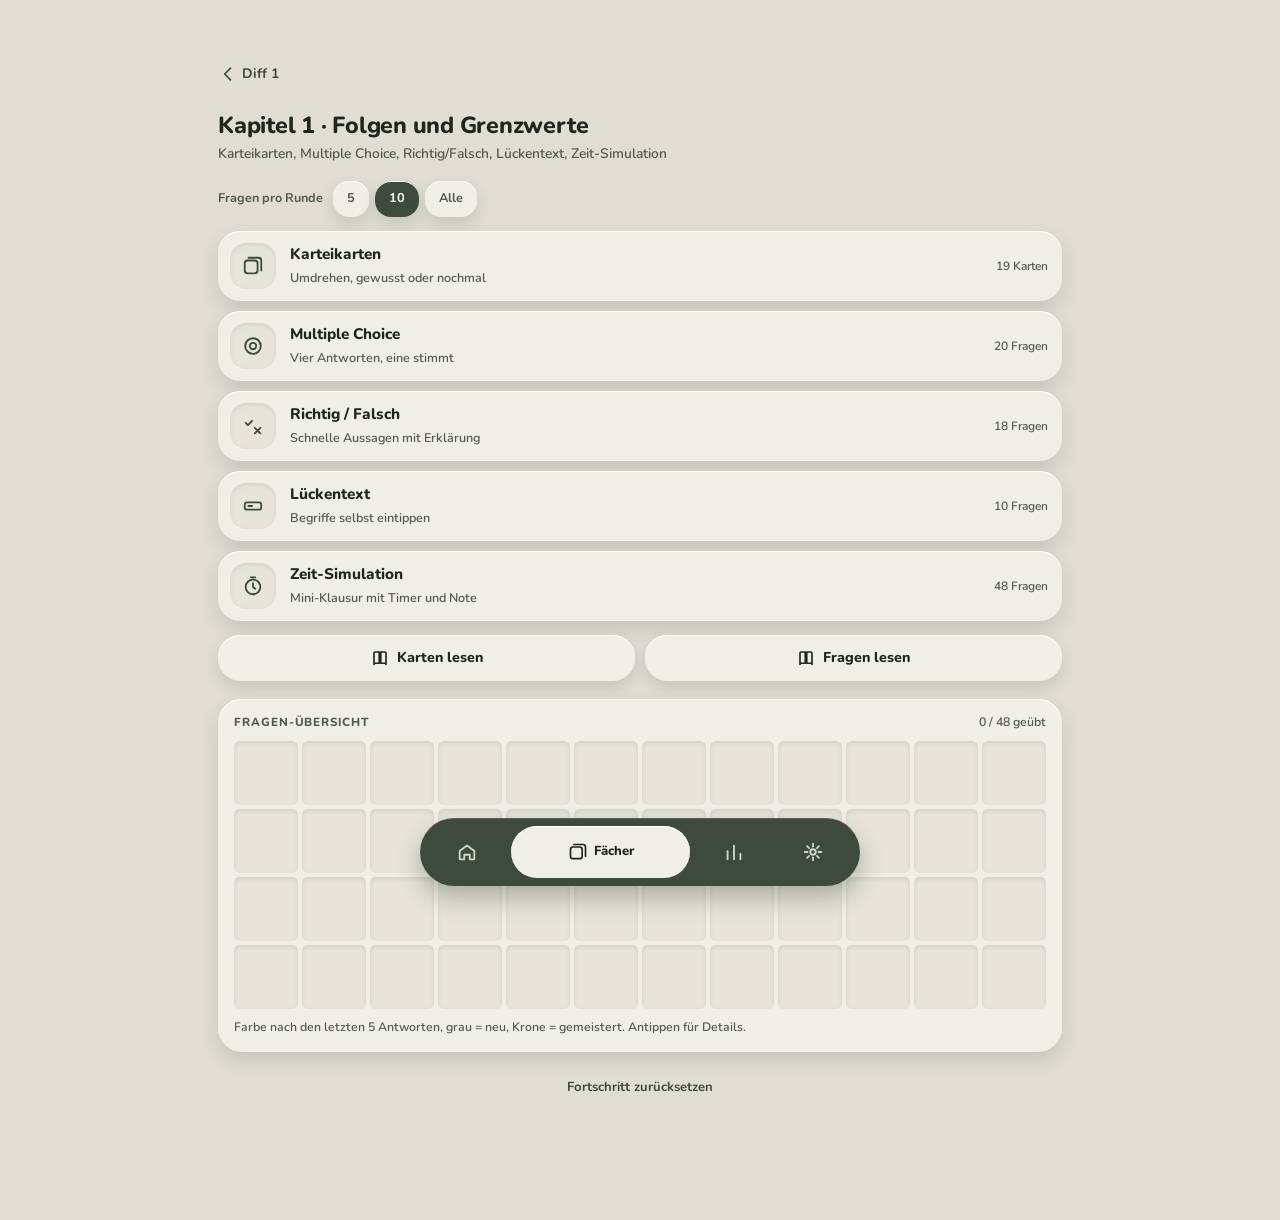
==== commit 94248751: "Design A1 (Schiefer · Salbei & Pfirsich) + Dunkel Schiefermint, Startseite Klausuren im Blick (v44) " ====
--- a/diff1.html
+++ b/diff1.html
@@ -1,7 +1,7 @@
 <!DOCTYPE html><html lang="de"><head><meta charset="utf-8"><title>Konstis Lernkiste</title>
-<meta name="viewport" content="width=device-width, initial-scale=1"><meta name="theme-color" content="#1b1a18">
+<meta name="viewport" content="width=device-width, initial-scale=1"><meta name="theme-color" content="#DFDDD4">
 <script>
 var ids=["diff1-k1-reelle-zahlen", "diff1-k1-archimedes", "diff1-k1-vollstaendigkeit", "diff1-k1-folge", "diff1-k1-monotonie", "diff1-k1-beschraenktheit", "diff1-k1-monoton-beschr", "diff1-k1-grenzwert", "diff1-k1-eindeutigkeit", "diff1-k1-konvergenz", "diff1-k1-konv-beschr", "diff1-k1-ungleichung", "diff1-k1-schrankenlemma", "diff1-k1-1-durch-nk", "diff1-k1-aequivalenzen", "diff1-k1-betrag", "diff1-k1-grenzwertsaetze", "diff1-k1-best-divergent", "diff1-k1-kehrwerte"],h=location.hash.replace(/^#/,''),p={};h.split('&').forEach(function(x){var k=x.split('=');if(k[0])p[k[0]]=k[1]||''});
 var r='/f/diff1/k1',q=[];if(p.k!==undefined&&ids[+p.k]){q.push('c='+ids[+p.k]);if(p.hl)q.push('hl='+p.hl)}
 location.replace('index.html#'+r+(q.length?'?'+q.join('&'):''));
-</script></head><body style="background:#1b1a18;color:#eee;font-family:sans-serif;padding:20px"><a href="index.html" style="color:#8fb6dc">Weiter zu Konstis Lernkiste</a></body></html>
+</script></head><body style="background:#DFDDD4;color:#1F261E;font-family:sans-serif;padding:20px"><a href="index.html" style="color:#3E4A3D">Weiter zu Konstis Lernkiste</a></body></html>
